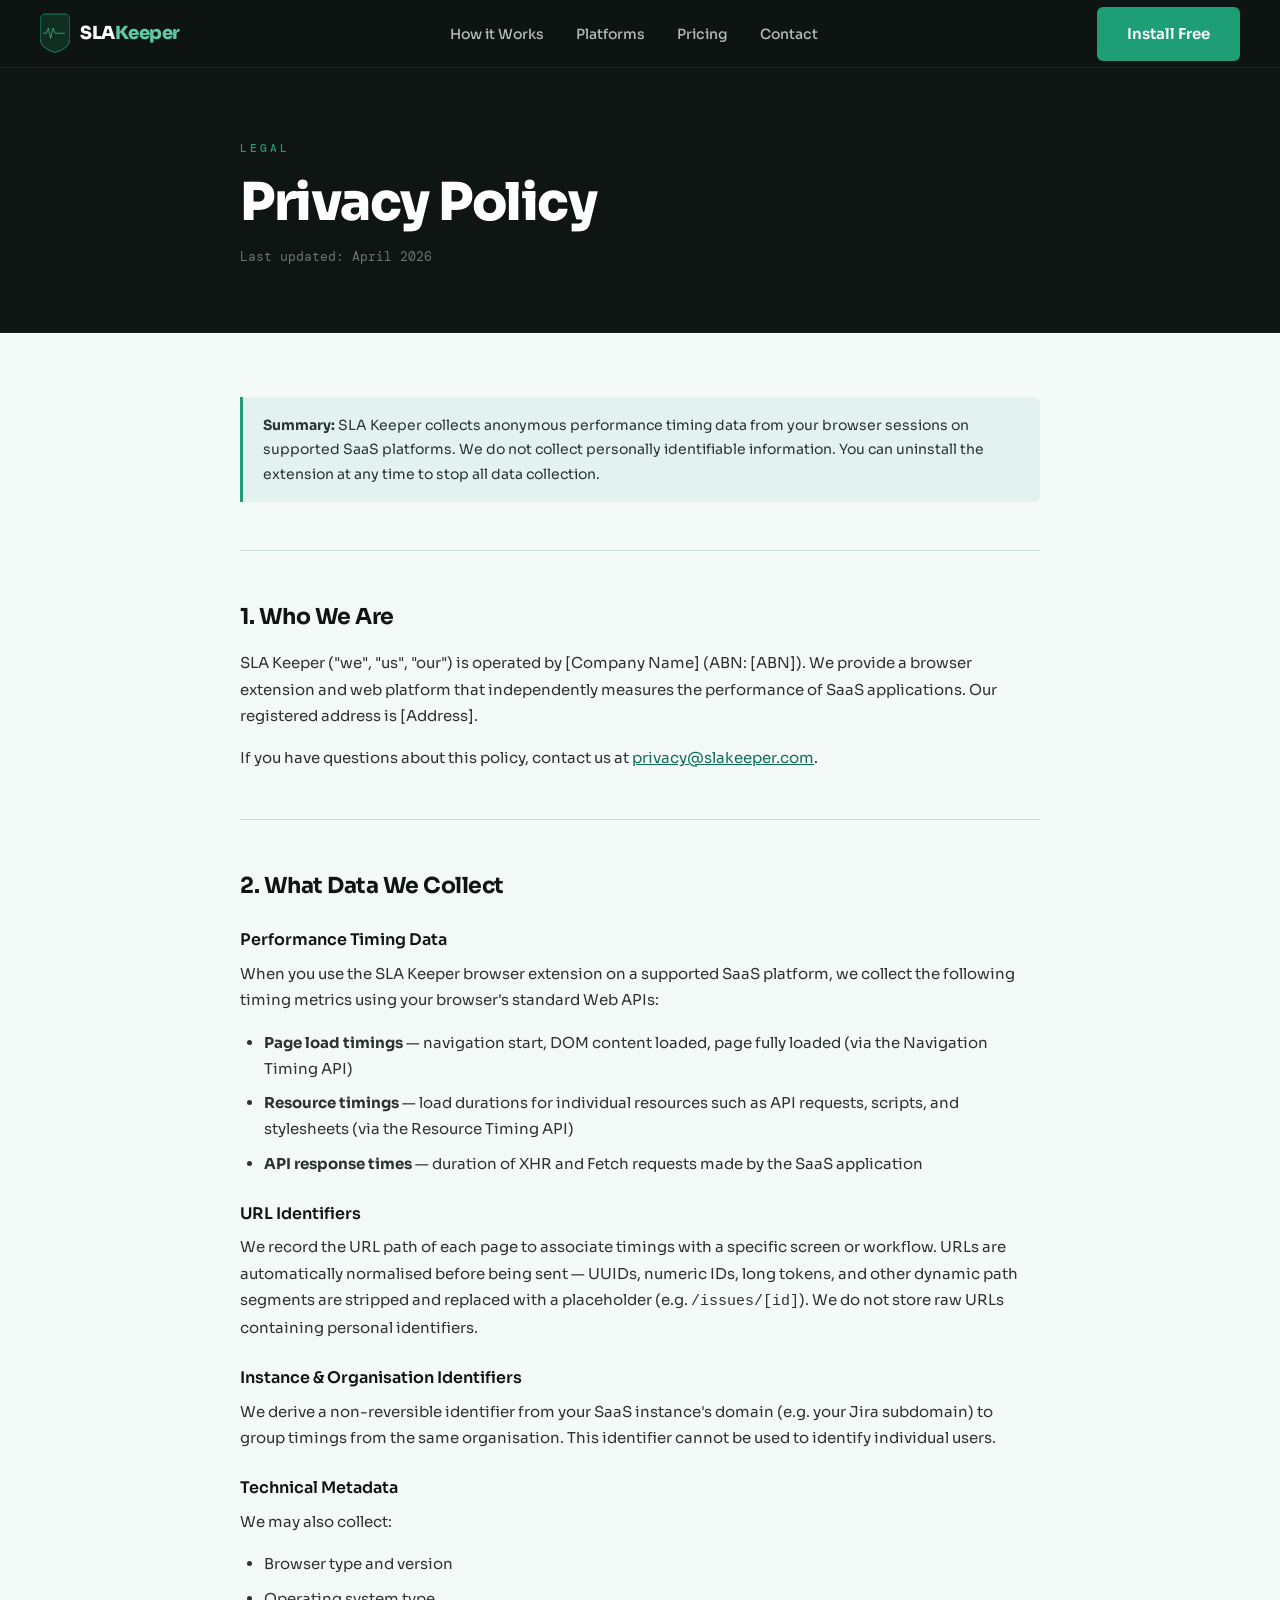
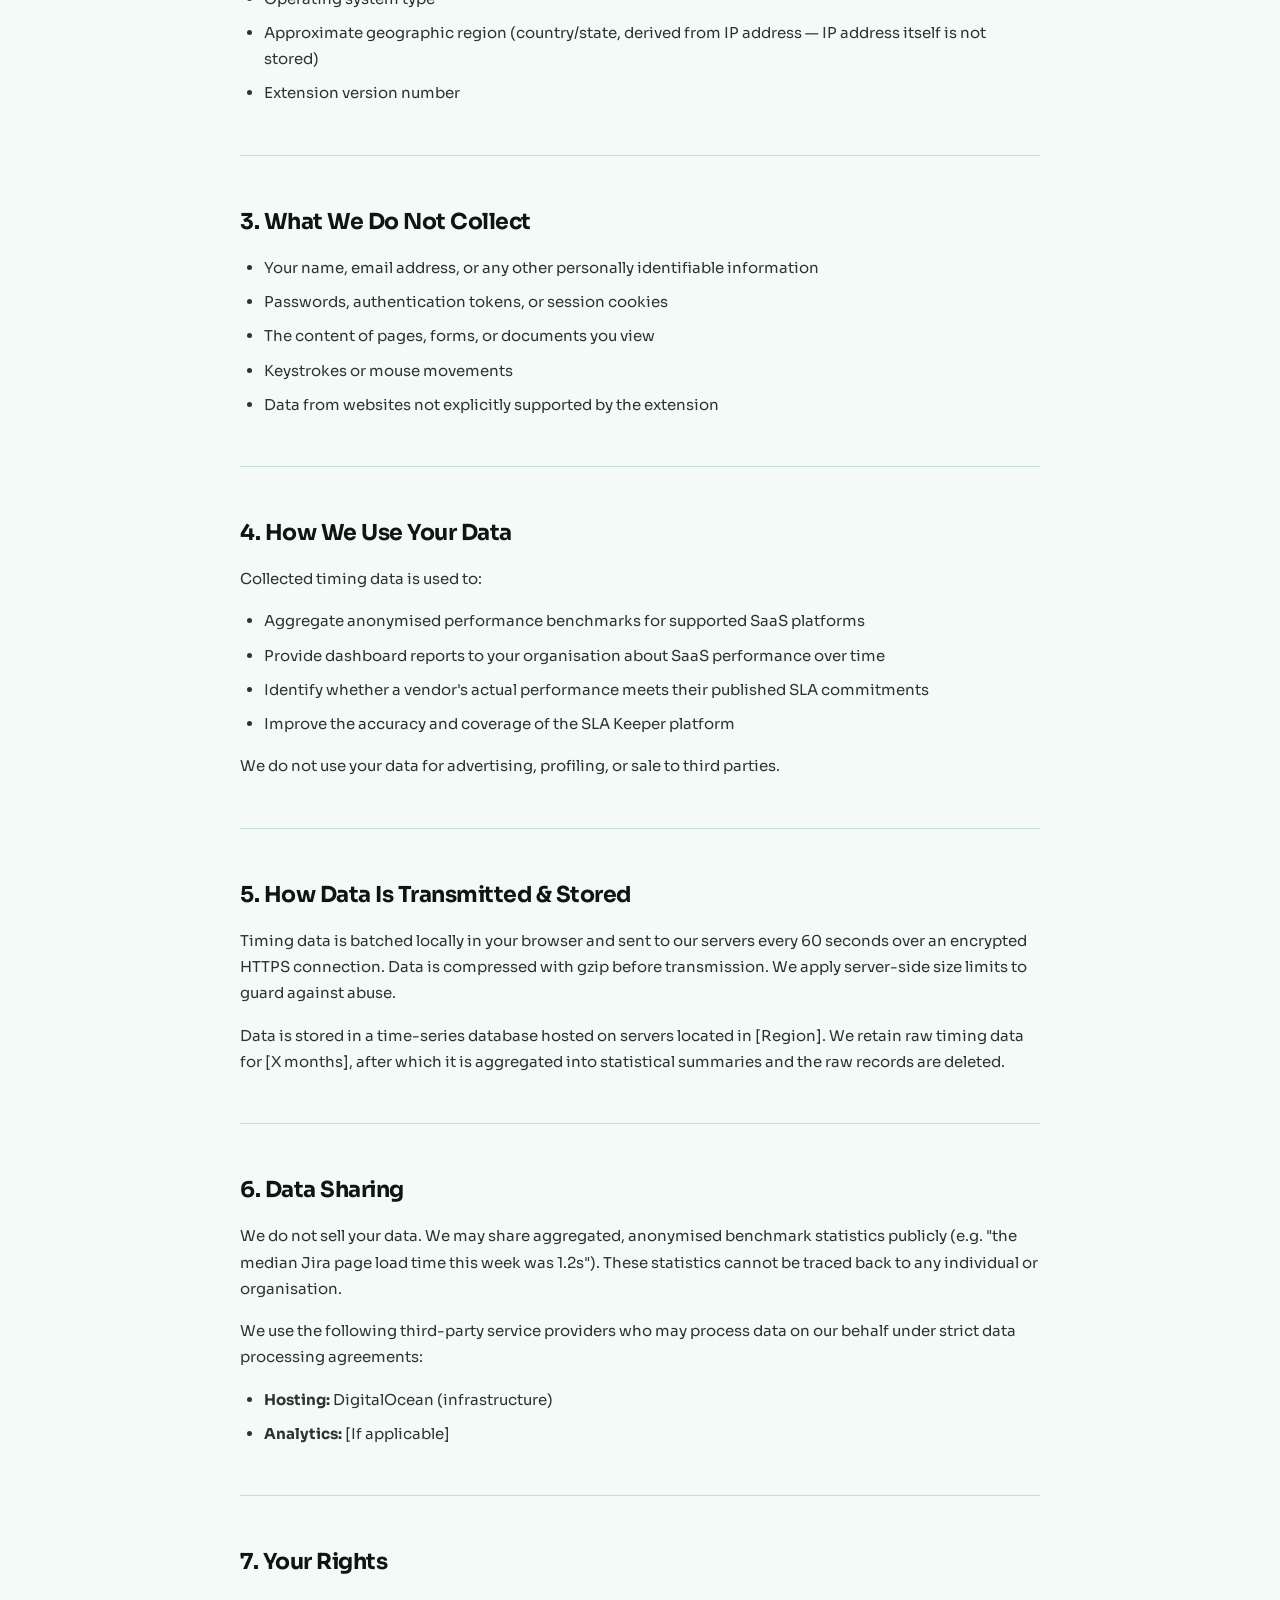
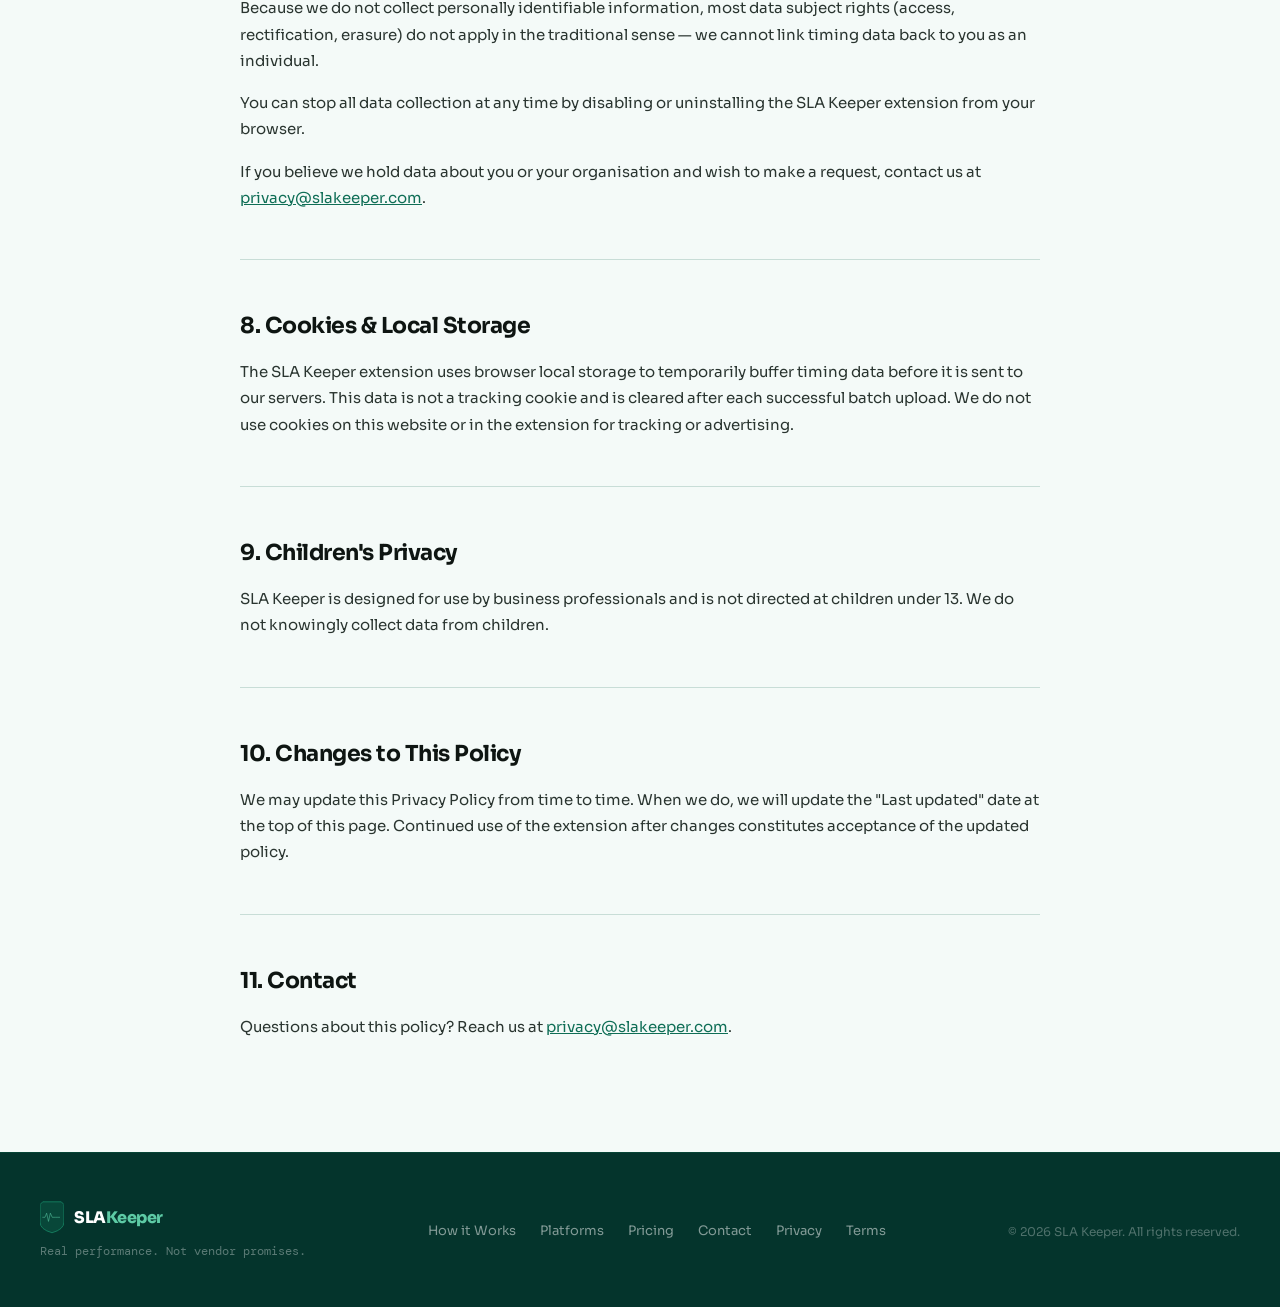
==== privacy/index.html @ 21a24f1c "Migrate to multi-page site with Privacy Policy and Terms of Service - Extract inline CSS and JS to a" ====
<!DOCTYPE html>
<html lang="en">
<head>
  <meta charset="UTF-8" />
  <meta name="viewport" content="width=device-width, initial-scale=1.0" />
  <title>Privacy Policy — SLA Keeper</title>
  <meta name="description" content="SLA Keeper privacy policy — how we collect, use, and protect your data." />
  <link rel="preconnect" href="https://fonts.googleapis.com" />
  <link rel="preconnect" href="https://fonts.gstatic.com" crossorigin />
  <link href="https://fonts.googleapis.com/css2?family=Sora:wght@400;500;600;700;800&family=DM+Mono:wght@400;500&display=swap" rel="stylesheet" />
  <link rel="stylesheet" href="/assets/main.css" />
  <style>
    .legal-hero {
      padding: 140px 24px 64px;
      background: var(--ink);
      border-bottom: 1px solid rgba(200, 221, 215, 0.08);
    }

    .legal-hero__inner {
      max-width: 800px;
      margin: 0 auto;
    }

    .legal-hero__label {
      font-family: var(--font-mono);
      font-size: 11px;
      font-weight: 500;
      letter-spacing: 3px;
      text-transform: uppercase;
      color: var(--teal-400);
      margin-bottom: 16px;
    }

    .legal-hero__title {
      font-family: var(--font-display);
      font-size: clamp(32px, 5vw, 52px);
      font-weight: 800;
      letter-spacing: -1.5px;
      line-height: 1.1;
      color: var(--white);
      margin-bottom: 16px;
    }

    .legal-hero__meta {
      font-family: var(--font-mono);
      font-size: 13px;
      color: rgba(255, 255, 255, 0.4);
    }

    .legal-body {
      padding: 64px 24px 96px;
      background: var(--surface);
      color: var(--ink);
    }

    .legal-body__inner {
      max-width: 800px;
      margin: 0 auto;
    }

    .legal-body h2 {
      font-family: var(--font-display);
      font-size: 22px;
      font-weight: 700;
      letter-spacing: -0.5px;
      color: var(--ink);
      margin: 48px 0 16px;
      padding-top: 48px;
      border-top: 1px solid var(--rule);
    }

    .legal-body h2:first-child {
      margin-top: 0;
      padding-top: 0;
      border-top: none;
    }

    .legal-body h3 {
      font-family: var(--font-display);
      font-size: 16px;
      font-weight: 600;
      color: var(--ink);
      margin: 24px 0 8px;
    }

    .legal-body p {
      font-size: 15px;
      line-height: 1.75;
      color: var(--ink-mid);
      margin-bottom: 16px;
    }

    .legal-body ul {
      list-style: disc;
      padding-left: 24px;
      margin-bottom: 16px;
    }

    .legal-body ul li {
      font-size: 15px;
      line-height: 1.75;
      color: var(--ink-mid);
      margin-bottom: 8px;
    }

    .legal-body a {
      color: var(--teal-600);
      text-decoration: underline;
    }

    .legal-body a:hover {
      color: var(--teal-400);
    }

    .legal-highlight {
      background: rgba(29, 158, 117, 0.08);
      border-left: 3px solid var(--teal-400);
      padding: 16px 20px;
      border-radius: 0 var(--radius-sm) var(--radius-sm) 0;
      margin-bottom: 24px;
    }

    .legal-highlight p {
      margin-bottom: 0;
      font-size: 14px;
    }
  </style>
</head>
<body>

  <!-- NAVIGATION -->
  <nav class="nav" aria-label="Main navigation">
    <div class="nav__inner">
      <a href="/" class="nav__logo" aria-label="SLA Keeper home">
        <svg class="nav__logo-icon" viewBox="0 0 116 160" fill="none" xmlns="http://www.w3.org/2000/svg" aria-hidden="true">
          <path d="M13 4 L103 4 L116 17 L116 102 Q116 138 58 154 Q0 138 0 102 L0 17 Z"
                fill="#1D9E75" fill-opacity="0.18" stroke="#1D9E75" stroke-width="3" stroke-linejoin="round"/>
          <polyline points="13,79 24,79 32,59 41,99 50,59 59,79 74,79 83,79 95,79"
                    fill="none" stroke="#5DCAA5" stroke-width="2.5" stroke-linecap="round" stroke-linejoin="round"/>
        </svg>
        <span class="nav__wordmark">SLA<span>Keeper</span></span>
      </a>

      <ul class="nav__links" role="list">
        <li><a href="/#how-it-works" class="nav__link">How it Works</a></li>
        <li><a href="/#platforms" class="nav__link">Platforms</a></li>
        <li><a href="/#pricing" class="nav__link">Pricing</a></li>
        <li><a href="/#contact" class="nav__link">Contact</a></li>
      </ul>

      <a href="/#pricing" class="btn btn--primary nav__cta">Install Free</a>

      <button class="nav__hamburger" aria-label="Open menu" aria-expanded="false">
        <span></span>
        <span></span>
        <span></span>
      </button>
    </div>
  </nav>

  <!-- HERO -->
  <div class="legal-hero">
    <div class="legal-hero__inner">
      <p class="legal-hero__label">Legal</p>
      <h1 class="legal-hero__title">Privacy Policy</h1>
      <p class="legal-hero__meta">Last updated: April 2026</p>
    </div>
  </div>

  <!-- BODY -->
  <div class="legal-body">
    <div class="legal-body__inner">

      <div class="legal-highlight">
        <p><strong>Summary:</strong> SLA Keeper collects anonymous performance timing data from your browser sessions on supported SaaS platforms. We do not collect personally identifiable information. You can uninstall the extension at any time to stop all data collection.</p>
      </div>

      <h2>1. Who We Are</h2>
      <p>SLA Keeper ("we", "us", "our") is operated by [Company Name] (ABN: [ABN]). We provide a browser extension and web platform that independently measures the performance of SaaS applications. Our registered address is [Address].</p>
      <p>If you have questions about this policy, contact us at <a href="mailto:privacy@slakeeper.com">privacy@slakeeper.com</a>.</p>

      <h2>2. What Data We Collect</h2>
      <h3>Performance Timing Data</h3>
      <p>When you use the SLA Keeper browser extension on a supported SaaS platform, we collect the following timing metrics using your browser's standard Web APIs:</p>
      <ul>
        <li><strong>Page load timings</strong> — navigation start, DOM content loaded, page fully loaded (via the Navigation Timing API)</li>
        <li><strong>Resource timings</strong> — load durations for individual resources such as API requests, scripts, and stylesheets (via the Resource Timing API)</li>
        <li><strong>API response times</strong> — duration of XHR and Fetch requests made by the SaaS application</li>
      </ul>

      <h3>URL Identifiers</h3>
      <p>We record the URL path of each page to associate timings with a specific screen or workflow. URLs are automatically normalised before being sent — UUIDs, numeric IDs, long tokens, and other dynamic path segments are stripped and replaced with a placeholder (e.g. <code>/issues/[id]</code>). We do not store raw URLs containing personal identifiers.</p>

      <h3>Instance &amp; Organisation Identifiers</h3>
      <p>We derive a non-reversible identifier from your SaaS instance's domain (e.g. your Jira subdomain) to group timings from the same organisation. This identifier cannot be used to identify individual users.</p>

      <h3>Technical Metadata</h3>
      <p>We may also collect:</p>
      <ul>
        <li>Browser type and version</li>
        <li>Operating system type</li>
        <li>Approximate geographic region (country/state, derived from IP address — IP address itself is not stored)</li>
        <li>Extension version number</li>
      </ul>

      <h2>3. What We Do Not Collect</h2>
      <ul>
        <li>Your name, email address, or any other personally identifiable information</li>
        <li>Passwords, authentication tokens, or session cookies</li>
        <li>The content of pages, forms, or documents you view</li>
        <li>Keystrokes or mouse movements</li>
        <li>Data from websites not explicitly supported by the extension</li>
      </ul>

      <h2>4. How We Use Your Data</h2>
      <p>Collected timing data is used to:</p>
      <ul>
        <li>Aggregate anonymised performance benchmarks for supported SaaS platforms</li>
        <li>Provide dashboard reports to your organisation about SaaS performance over time</li>
        <li>Identify whether a vendor's actual performance meets their published SLA commitments</li>
        <li>Improve the accuracy and coverage of the SLA Keeper platform</li>
      </ul>
      <p>We do not use your data for advertising, profiling, or sale to third parties.</p>

      <h2>5. How Data Is Transmitted &amp; Stored</h2>
      <p>Timing data is batched locally in your browser and sent to our servers every 60 seconds over an encrypted HTTPS connection. Data is compressed with gzip before transmission. We apply server-side size limits to guard against abuse.</p>
      <p>Data is stored in a time-series database hosted on servers located in [Region]. We retain raw timing data for [X months], after which it is aggregated into statistical summaries and the raw records are deleted.</p>

      <h2>6. Data Sharing</h2>
      <p>We do not sell your data. We may share aggregated, anonymised benchmark statistics publicly (e.g. "the median Jira page load time this week was 1.2s"). These statistics cannot be traced back to any individual or organisation.</p>
      <p>We use the following third-party service providers who may process data on our behalf under strict data processing agreements:</p>
      <ul>
        <li><strong>Hosting:</strong> DigitalOcean (infrastructure)</li>
        <li><strong>Analytics:</strong> [If applicable]</li>
      </ul>

      <h2>7. Your Rights</h2>
      <p>Because we do not collect personally identifiable information, most data subject rights (access, rectification, erasure) do not apply in the traditional sense — we cannot link timing data back to you as an individual.</p>
      <p>You can stop all data collection at any time by disabling or uninstalling the SLA Keeper extension from your browser.</p>
      <p>If you believe we hold data about you or your organisation and wish to make a request, contact us at <a href="mailto:privacy@slakeeper.com">privacy@slakeeper.com</a>.</p>

      <h2>8. Cookies &amp; Local Storage</h2>
      <p>The SLA Keeper extension uses browser local storage to temporarily buffer timing data before it is sent to our servers. This data is not a tracking cookie and is cleared after each successful batch upload. We do not use cookies on this website or in the extension for tracking or advertising.</p>

      <h2>9. Children's Privacy</h2>
      <p>SLA Keeper is designed for use by business professionals and is not directed at children under 13. We do not knowingly collect data from children.</p>

      <h2>10. Changes to This Policy</h2>
      <p>We may update this Privacy Policy from time to time. When we do, we will update the "Last updated" date at the top of this page. Continued use of the extension after changes constitutes acceptance of the updated policy.</p>

      <h2>11. Contact</h2>
      <p>Questions about this policy? Reach us at <a href="mailto:privacy@slakeeper.com">privacy@slakeeper.com</a>.</p>

    </div>
  </div>

  <!-- FOOTER -->
  <footer class="footer" aria-label="Site footer">
    <div class="footer__inner">
      <div class="footer__brand">
        <div class="footer__logo">
          <svg class="footer__logo-icon" viewBox="0 0 116 160" fill="none" xmlns="http://www.w3.org/2000/svg" aria-hidden="true">
            <path d="M13 4 L103 4 L116 17 L116 102 Q116 138 58 154 Q0 138 0 102 L0 17 Z"
                  fill="#1D9E75" fill-opacity="0.18" stroke="#1D9E75" stroke-width="3" stroke-linejoin="round"/>
            <polyline points="13,79 24,79 32,59 41,99 50,59 59,79 74,79 83,79 95,79"
                      fill="none" stroke="#5DCAA5" stroke-width="2.5" stroke-linecap="round" stroke-linejoin="round"/>
          </svg>
          <span class="footer__wordmark">SLA<span>Keeper</span></span>
        </div>
        <span class="footer__tagline">Real performance. Not vendor promises.</span>
      </div>

      <nav class="footer__links" aria-label="Footer navigation">
        <a href="/#how-it-works" class="footer__link">How it Works</a>
        <a href="/#platforms" class="footer__link">Platforms</a>
        <a href="/#pricing" class="footer__link">Pricing</a>
        <a href="/#contact" class="footer__link">Contact</a>
        <a href="/privacy/" class="footer__link">Privacy</a>
        <a href="/terms/" class="footer__link">Terms</a>
      </nav>

      <span class="footer__copy">&copy; 2026 SLA Keeper. All rights reserved.</span>
    </div>
  </footer>

  <script>
    'use strict';
    // Sticky nav opacity on scroll
    const nav = document.querySelector('.nav');
    window.addEventListener('scroll', () => {
      nav.style.background = window.scrollY > 20
        ? 'rgba(14, 21, 18, 0.97)'
        : 'rgba(14, 21, 18, 0.88)';
    }, { passive: true });

    // Mobile menu
    const hamburger = document.querySelector('.nav__hamburger');
    let menuOpen = false;
    hamburger.addEventListener('click', () => {
      menuOpen = !menuOpen;
      hamburger.setAttribute('aria-expanded', menuOpen);
      if (menuOpen) {
        const overlay = document.createElement('div');
        overlay.id = 'mobile-menu';
        overlay.style.cssText = 'position:fixed;top:68px;left:0;right:0;bottom:0;background:rgba(14,21,18,0.98);z-index:999;display:flex;flex-direction:column;align-items:center;justify-content:center;gap:32px;backdrop-filter:blur(12px);';
        [
          { href: '/#how-it-works', text: 'How it Works' },
          { href: '/#platforms', text: 'Platforms' },
          { href: '/#pricing', text: 'Pricing' },
          { href: '/#contact', text: 'Contact' },
        ].forEach(l => {
          const a = document.createElement('a');
          a.href = l.href; a.textContent = l.text;
          a.style.cssText = 'font-size:24px;font-weight:600;color:rgba(255,255,255,0.85);font-family:Sora,sans-serif;text-decoration:none;';
          overlay.appendChild(a);
        });
        document.body.appendChild(overlay);
        document.body.style.overflow = 'hidden';
        const spans = hamburger.querySelectorAll('span');
        spans[0].style.transform = 'translateY(7px) rotate(45deg)';
        spans[1].style.opacity = '0';
        spans[2].style.transform = 'translateY(-7px) rotate(-45deg)';
      } else {
        const overlay = document.getElementById('mobile-menu');
        if (overlay) overlay.remove();
        document.body.style.overflow = '';
        menuOpen = false;
        hamburger.setAttribute('aria-expanded', false);
        hamburger.querySelectorAll('span').forEach(s => { s.style.transform = ''; s.style.opacity = ''; });
      }
    });
  </script>
</body>
</html>
---- assets/main.css ----
/* ─── CSS Custom Properties ─────────────────────────────────────────────── */
    :root {
      --teal-900: #04342C;
      --teal-800: #085041;
      --teal-600: #0F6E56;
      --teal-400: #1D9E75;
      --teal-200: #5DCAA5;
      --teal-100: #9FE1CB;
      --teal-50:  #E1F5EE;
      --ink:      #0E1512;
      --ink-mid:  #2A3530;
      --ink-mute: #4D6158;
      --rule:     #C8DDD7;
      --surface:  #F4FAF8;
      --white:    #FFFFFF;

      --font-display: 'Sora', sans-serif;
      --font-mono: 'DM Mono', monospace;

      --section-pad: 96px;
      --section-pad-sm: 64px;
      --container-max: 1200px;
      --radius-sm: 6px;
      --radius-md: 12px;
      --radius-lg: 20px;

      --transition-base: 0.22s ease;
      --transition-slow: 0.4s ease;
    }

    /* ─── Reset & Base ──────────────────────────────────────────────────────── */
    *, *::before, *::after {
      box-sizing: border-box;
      margin: 0;
      padding: 0;
    }

    html {
      scroll-behavior: smooth;
      font-size: 16px;
      -webkit-font-smoothing: antialiased;
      -moz-osx-font-smoothing: grayscale;
    }

    body {
      font-family: var(--font-display);
      background: var(--ink);
      color: var(--white);
      line-height: 1.6;
      overflow-x: hidden;
    }

    img, svg { display: block; }

    a {
      color: inherit;
      text-decoration: none;
    }

    ul { list-style: none; }

    /* ─── Typography ────────────────────────────────────────────────────────── */
    .section-label {
      font-family: var(--font-mono);
      font-size: 11px;
      font-weight: 500;
      letter-spacing: 3px;
      text-transform: uppercase;
      color: var(--teal-400);
      margin-bottom: 16px;
    }

    .section-heading {
      font-family: var(--font-display);
      font-weight: 800;
      letter-spacing: -1.5px;
      line-height: 1.1;
    }

    .section-heading--xl {
      font-size: clamp(36px, 5vw, 56px);
    }

    .section-heading--lg {
      font-size: clamp(30px, 4vw, 44px);
    }

    /* ─── Layout Utilities ──────────────────────────────────────────────────── */
    .container {
      max-width: var(--container-max);
      margin: 0 auto;
      padding: 0 24px;
    }

    .section {
      padding: var(--section-pad) 0;
    }

    .section--dark {
      background: var(--ink);
      color: var(--white);
    }

    .section--light {
      background: var(--surface);
      color: var(--ink);
    }

    /* ─── Buttons ───────────────────────────────────────────────────────────── */
    .btn {
      display: inline-flex;
      align-items: center;
      gap: 8px;
      font-family: var(--font-display);
      font-size: 15px;
      font-weight: 600;
      padding: 13px 28px;
      border-radius: var(--radius-sm);
      border: 2px solid transparent;
      cursor: pointer;
      transition: background var(--transition-base), color var(--transition-base), border-color var(--transition-base), transform var(--transition-base), box-shadow var(--transition-base);
      white-space: nowrap;
      text-decoration: none;
    }

    .btn:hover { transform: translateY(-1px); }
    .btn:active { transform: translateY(0); }

    .btn--primary {
      background: var(--teal-400);
      color: var(--white);
      border-color: var(--teal-400);
    }

    .btn--primary:hover {
      background: var(--teal-200);
      border-color: var(--teal-200);
      box-shadow: 0 4px 20px rgba(29, 158, 117, 0.4);
    }

    .btn--ghost-light {
      background: transparent;
      color: var(--white);
      border-color: rgba(255, 255, 255, 0.3);
    }

    .btn--ghost-light:hover {
      border-color: var(--teal-200);
      color: var(--teal-200);
    }

    .btn--ghost-dark {
      background: transparent;
      color: var(--ink);
      border-color: var(--rule);
    }

    .btn--ghost-dark:hover {
      border-color: var(--teal-400);
      color: var(--teal-400);
    }

    .btn--outline-teal {
      background: transparent;
      color: var(--teal-400);
      border-color: var(--teal-400);
    }

    .btn--outline-teal:hover {
      background: var(--teal-400);
      color: var(--white);
    }

    .btn--lg {
      font-size: 17px;
      padding: 16px 36px;
    }

    /* ─── Scroll Animation ──────────────────────────────────────────────────── */
    .animate-fade-up {
      opacity: 0;
      transform: translateY(28px);
      transition: opacity 0.55s ease, transform 0.55s ease;
    }

    .animate-fade-up.is-visible {
      opacity: 1;
      transform: translateY(0);
    }

    .animate-fade-up--delay-1 { transition-delay: 0.1s; }
    .animate-fade-up--delay-2 { transition-delay: 0.2s; }
    .animate-fade-up--delay-3 { transition-delay: 0.3s; }
    .animate-fade-up--delay-4 { transition-delay: 0.4s; }
    .animate-fade-up--delay-5 { transition-delay: 0.5s; }

    /* ═══════════════════════════════════════════════════════════════════════════
       NAVIGATION
    ═══════════════════════════════════════════════════════════════════════════ */
    .nav {
      position: fixed;
      top: 0;
      left: 0;
      right: 0;
      z-index: 1000;
      padding: 0 24px;
      height: 68px;
      display: flex;
      align-items: center;
      background: rgba(14, 21, 18, 0.88);
      backdrop-filter: blur(12px);
      -webkit-backdrop-filter: blur(12px);
      border-bottom: 1px solid rgba(200, 221, 215, 0.08);
      transition: background var(--transition-slow);
    }

    .nav__inner {
      max-width: var(--container-max);
      margin: 0 auto;
      width: 100%;
      display: flex;
      align-items: center;
      justify-content: space-between;
      gap: 32px;
    }

    .nav__logo {
      display: flex;
      align-items: center;
      gap: 10px;
      text-decoration: none;
    }

    .nav__logo-icon {
      width: 30px;
      height: 41px;
      flex-shrink: 0;
    }

    .nav__wordmark {
      font-family: var(--font-display);
      font-weight: 800;
      font-size: 18px;
      letter-spacing: -0.5px;
      color: var(--white);
    }

    .nav__wordmark span {
      color: var(--teal-200);
    }

    .nav__links {
      display: flex;
      align-items: center;
      gap: 32px;
    }

    .nav__link {
      font-size: 14px;
      font-weight: 500;
      color: rgba(255, 255, 255, 0.7);
      transition: color var(--transition-base);
    }

    .nav__link:hover {
      color: var(--white);
    }

    .nav__cta {
      margin-left: 8px;
    }

    .nav__hamburger {
      display: none;
      flex-direction: column;
      gap: 5px;
      background: none;
      border: none;
      cursor: pointer;
      padding: 4px;
    }

    .nav__hamburger span {
      display: block;
      width: 22px;
      height: 2px;
      background: var(--white);
      border-radius: 2px;
      transition: transform var(--transition-base), opacity var(--transition-base);
    }

    /* ═══════════════════════════════════════════════════════════════════════════
       HERO
    ═══════════════════════════════════════════════════════════════════════════ */
    .hero {
      min-height: 100vh;
      background: var(--ink);
      display: flex;
      flex-direction: column;
      justify-content: center;
      padding: 120px 24px 80px;
      position: relative;
      overflow: hidden;
    }

    /* ECG background decoration */
    .hero__ecg-bg {
      position: absolute;
      bottom: 0;
      left: 0;
      right: 0;
      height: 180px;
      overflow: hidden;
      opacity: 0.07;
      pointer-events: none;
    }

    .hero__ecg-line {
      position: absolute;
      bottom: 40px;
      left: -100%;
      width: 300%;
      height: 2px;
    }

    .ecg-path {
      stroke: var(--teal-200);
      stroke-width: 2.5;
      fill: none;
      stroke-linecap: round;
      stroke-linejoin: round;
      stroke-dasharray: 1200;
      stroke-dashoffset: 1200;
      animation: ecg-draw 3s ease-in-out infinite;
    }

    @keyframes ecg-draw {
      0%   { stroke-dashoffset: 1200; opacity: 1; }
      70%  { stroke-dashoffset: 0;    opacity: 1; }
      85%  { stroke-dashoffset: 0;    opacity: 0.6; }
      100% { stroke-dashoffset: -1200; opacity: 0; }
    }

    /* Grid overlay */
    .hero::before {
      content: '';
      position: absolute;
      inset: 0;
      background-image:
        linear-gradient(rgba(29, 158, 117, 0.04) 1px, transparent 1px),
        linear-gradient(90deg, rgba(29, 158, 117, 0.04) 1px, transparent 1px);
      background-size: 48px 48px;
      pointer-events: none;
    }

    /* Radial glow */
    .hero::after {
      content: '';
      position: absolute;
      top: -20%;
      right: -10%;
      width: 700px;
      height: 700px;
      background: radial-gradient(circle, rgba(29, 158, 117, 0.12) 0%, transparent 70%);
      pointer-events: none;
    }

    .hero__inner {
      max-width: var(--container-max);
      margin: 0 auto;
      width: 100%;
      display: grid;
      grid-template-columns: 1fr 1fr;
      gap: 64px;
      align-items: center;
      position: relative;
      z-index: 1;
    }

    .hero__content {
      max-width: 580px;
    }

    .hero__eyebrow {
      font-family: var(--font-mono);
      font-size: 11px;
      font-weight: 500;
      letter-spacing: 3px;
      text-transform: uppercase;
      color: var(--teal-400);
      margin-bottom: 20px;
      display: flex;
      align-items: center;
      gap: 10px;
    }

    .hero__eyebrow::before {
      content: '';
      display: block;
      width: 28px;
      height: 2px;
      background: var(--teal-400);
      border-radius: 2px;
    }

    .hero__headline {
      font-family: var(--font-display);
      font-size: clamp(38px, 5.5vw, 64px);
      font-weight: 800;
      letter-spacing: -2px;
      line-height: 1.05;
      color: var(--white);
      margin-bottom: 24px;
    }

    .hero__headline em {
      font-style: normal;
      color: var(--teal-200);
    }

    .hero__sub {
      font-size: 18px;
      font-weight: 400;
      line-height: 1.65;
      color: rgba(255, 255, 255, 0.65);
      margin-bottom: 40px;
      max-width: 480px;
    }

    .hero__ctas {
      display: flex;
      align-items: center;
      gap: 16px;
      flex-wrap: wrap;
    }

    /* ─── Hero Widget ───────────────────────────────────────────────────────── */
    .hero__widget {
      background: rgba(255, 255, 255, 0.03);
      border: 1px solid rgba(200, 221, 215, 0.12);
      border-radius: var(--radius-lg);
      padding: 28px;
      backdrop-filter: blur(8px);
      position: relative;
      overflow: hidden;
    }

    .hero__widget::before {
      content: '';
      position: absolute;
      top: 0;
      left: 0;
      right: 0;
      height: 2px;
      background: linear-gradient(90deg, transparent, var(--teal-400), transparent);
    }

    .widget__header {
      display: flex;
      align-items: center;
      justify-content: space-between;
      margin-bottom: 20px;
    }

    .widget__title {
      font-family: var(--font-mono);
      font-size: 11px;
      font-weight: 500;
      letter-spacing: 2px;
      text-transform: uppercase;
      color: var(--teal-200);
    }

    .widget__live-dot {
      display: flex;
      align-items: center;
      gap: 6px;
      font-family: var(--font-mono);
      font-size: 10px;
      color: rgba(255, 255, 255, 0.45);
    }

    .live-dot {
      width: 7px;
      height: 7px;
      border-radius: 50%;
      background: var(--teal-400);
      animation: pulse-dot 2s ease-in-out infinite;
    }

    @keyframes pulse-dot {
      0%, 100% { opacity: 1; transform: scale(1); }
      50%       { opacity: 0.5; transform: scale(0.7); }
    }

    .widget__rows {
      display: flex;
      flex-direction: column;
      gap: 20px;
    }

    .widget__row {
      display: flex;
      flex-direction: column;
      gap: 8px;
    }

    .widget__row-header {
      display: flex;
      align-items: center;
      justify-content: space-between;
    }

    .widget__platform {
      font-size: 13px;
      font-weight: 600;
      color: var(--white);
    }

    .widget__times {
      display: flex;
      align-items: center;
      gap: 10px;
      font-family: var(--font-mono);
      font-size: 12px;
    }

    .widget__your-time {
      color: var(--white);
      font-weight: 500;
    }

    .widget__your-time--warn {
      color: #F5A623;
    }

    .widget__your-time--ok {
      color: var(--teal-200);
    }

    .widget__divider {
      color: rgba(255, 255, 255, 0.2);
    }

    .widget__median {
      color: rgba(255, 255, 255, 0.4);
    }

    .widget__bar-track {
      height: 6px;
      background: rgba(255, 255, 255, 0.06);
      border-radius: 3px;
      position: relative;
      overflow: hidden;
    }

    .widget__bar-median {
      position: absolute;
      top: 0;
      left: 0;
      height: 100%;
      background: rgba(29, 158, 117, 0.35);
      border-radius: 3px;
      transition: width 0.8s cubic-bezier(0.4, 0, 0.2, 1);
    }

    .widget__bar-yours {
      position: absolute;
      top: 0;
      left: 0;
      height: 100%;
      border-radius: 3px;
      transition: width 0.8s cubic-bezier(0.4, 0, 0.2, 1);
    }

    .widget__bar-yours--warn {
      background: linear-gradient(90deg, var(--teal-400), #F5A623);
    }

    .widget__bar-yours--ok {
      background: linear-gradient(90deg, var(--teal-400), var(--teal-200));
    }

    .widget__badge {
      display: inline-flex;
      align-items: center;
      gap: 4px;
      font-family: var(--font-mono);
      font-size: 10px;
      font-weight: 500;
      padding: 3px 8px;
      border-radius: 3px;
      text-transform: uppercase;
      letter-spacing: 0.5px;
    }

    .widget__badge--over {
      background: rgba(245, 166, 35, 0.15);
      color: #F5A623;
      border: 1px solid rgba(245, 166, 35, 0.25);
    }

    .widget__badge--ok {
      background: rgba(29, 158, 117, 0.15);
      color: var(--teal-200);
      border: 1px solid rgba(29, 158, 117, 0.25);
    }

    .widget__footer {
      margin-top: 22px;
      padding-top: 18px;
      border-top: 1px solid rgba(200, 221, 215, 0.08);
      display: flex;
      align-items: center;
      justify-content: space-between;
    }

    .widget__footer-stat {
      text-align: center;
    }

    .widget__footer-num {
      font-family: var(--font-mono);
      font-size: 20px;
      font-weight: 500;
      color: var(--teal-200);
    }

    .widget__footer-label {
      font-size: 11px;
      color: rgba(255, 255, 255, 0.4);
      margin-top: 2px;
    }

    /* ═══════════════════════════════════════════════════════════════════════════
       SOCIAL PROOF BAR
    ═══════════════════════════════════════════════════════════════════════════ */
    .proof-bar {
      background: var(--teal-900);
      border-top: 1px solid rgba(29, 158, 117, 0.2);
      border-bottom: 1px solid rgba(29, 158, 117, 0.2);
      padding: 20px 24px;
    }

    .proof-bar__inner {
      max-width: var(--container-max);
      margin: 0 auto;
      display: flex;
      align-items: center;
      gap: 28px;
      flex-wrap: wrap;
    }

    .proof-bar__label {
      font-size: 13px;
      color: rgba(255, 255, 255, 0.5);
      white-space: nowrap;
    }

    .proof-bar__platforms {
      display: flex;
      align-items: center;
      gap: 0;
      flex-wrap: wrap;
      font-family: var(--font-mono);
      font-size: 12px;
      font-weight: 500;
      color: var(--teal-100);
      letter-spacing: 0.3px;
    }

    .proof-bar__item {
      padding: 0 14px;
      border-right: 1px solid rgba(29, 158, 117, 0.25);
      white-space: nowrap;
    }

    .proof-bar__item:first-child { padding-left: 0; }
    .proof-bar__item:last-child { border-right: none; }

    /* ═══════════════════════════════════════════════════════════════════════════
       PROBLEM SECTION
    ═══════════════════════════════════════════════════════════════════════════ */
    .problem__intro {
      max-width: 620px;
      margin-bottom: 56px;
    }

    .problem__intro .section-heading {
      color: var(--ink);
      margin-top: 12px;
      margin-bottom: 16px;
    }

    .problem__intro p {
      font-size: 17px;
      color: var(--ink-mute);
      line-height: 1.65;
    }

    .problem__cards {
      display: grid;
      grid-template-columns: repeat(3, 1fr);
      gap: 24px;
    }

    .problem-card {
      background: var(--white);
      border: 1px solid var(--rule);
      border-radius: var(--radius-md);
      padding: 32px 28px;
      transition: border-color var(--transition-base), box-shadow var(--transition-base);
    }

    .problem-card:hover {
      border-color: var(--teal-200);
      box-shadow: 0 8px 32px rgba(29, 158, 117, 0.1);
    }

    .problem-card__icon {
      width: 44px;
      height: 44px;
      background: var(--teal-50);
      border-radius: var(--radius-sm);
      display: flex;
      align-items: center;
      justify-content: center;
      margin-bottom: 20px;
    }

    .problem-card__title {
      font-size: 17px;
      font-weight: 700;
      color: var(--ink);
      letter-spacing: -0.3px;
      margin-bottom: 10px;
    }

    .problem-card__body {
      font-size: 14px;
      color: var(--ink-mute);
      line-height: 1.7;
    }

    /* ═══════════════════════════════════════════════════════════════════════════
       HOW IT WORKS
    ═══════════════════════════════════════════════════════════════════════════ */
    .hiw__intro {
      text-align: center;
      max-width: 560px;
      margin: 0 auto 72px;
    }

    .hiw__intro .section-heading {
      color: var(--white);
      margin-top: 12px;
    }

    .hiw__steps {
      display: grid;
      grid-template-columns: repeat(3, 1fr);
      gap: 2px;
      position: relative;
    }

    .hiw__connector {
      position: absolute;
      top: 48px;
      left: calc(33.33% - 0px);
      right: calc(33.33% - 0px);
      height: 1px;
      background: linear-gradient(90deg, transparent, var(--teal-800), var(--teal-600), var(--teal-800), transparent);
      pointer-events: none;
    }

    .hiw-step {
      padding: 40px 36px;
      position: relative;
      background: rgba(255, 255, 255, 0.02);
      border: 1px solid rgba(200, 221, 215, 0.07);
      border-radius: var(--radius-md);
      transition: background var(--transition-base), border-color var(--transition-base);
    }

    .hiw-step:hover {
      background: rgba(29, 158, 117, 0.04);
      border-color: rgba(29, 158, 117, 0.2);
    }

    .hiw-step__number {
      font-family: var(--font-mono);
      font-size: 64px;
      font-weight: 500;
      color: rgba(29, 158, 117, 0.12);
      line-height: 1;
      margin-bottom: 20px;
      user-select: none;
    }

    .hiw-step__icon {
      width: 48px;
      height: 48px;
      background: rgba(29, 158, 117, 0.12);
      border: 1px solid rgba(29, 158, 117, 0.2);
      border-radius: var(--radius-sm);
      display: flex;
      align-items: center;
      justify-content: center;
      margin-bottom: 20px;
    }

    .hiw-step__title {
      font-size: 20px;
      font-weight: 700;
      color: var(--white);
      letter-spacing: -0.4px;
      margin-bottom: 12px;
    }

    .hiw-step__body {
      font-size: 14px;
      color: rgba(255, 255, 255, 0.55);
      line-height: 1.75;
    }

    /* ═══════════════════════════════════════════════════════════════════════════
       FEATURES GRID
    ═══════════════════════════════════════════════════════════════════════════ */
    .features__intro {
      max-width: 560px;
      margin-bottom: 56px;
    }

    .features__intro .section-heading {
      color: var(--ink);
      margin-top: 12px;
    }

    .features__grid {
      display: grid;
      grid-template-columns: repeat(3, 1fr);
      gap: 20px;
    }

    .feature-card {
      background: var(--white);
      border: 1px solid var(--rule);
      border-radius: var(--radius-md);
      padding: 28px 24px;
      transition: border-color var(--transition-base), box-shadow var(--transition-base), transform var(--transition-base);
    }

    .feature-card:hover {
      border-color: var(--teal-400);
      box-shadow: 0 6px 24px rgba(29, 158, 117, 0.08);
      transform: translateY(-2px);
    }

    .feature-card__icon {
      width: 40px;
      height: 40px;
      background: var(--teal-50);
      border-radius: var(--radius-sm);
      display: flex;
      align-items: center;
      justify-content: center;
      margin-bottom: 16px;
    }

    .feature-card__title {
      font-size: 15px;
      font-weight: 700;
      color: var(--ink);
      letter-spacing: -0.2px;
      margin-bottom: 8px;
    }

    .feature-card__body {
      font-size: 13px;
      color: var(--ink-mute);
      line-height: 1.65;
    }

    /* ═══════════════════════════════════════════════════════════════════════════
       PLATFORMS
    ═══════════════════════════════════════════════════════════════════════════ */
    .platforms__intro {
      text-align: center;
      max-width: 560px;
      margin: 0 auto 56px;
    }

    .platforms__intro .section-heading {
      color: var(--white);
      margin-top: 12px;
    }

    .platforms__grid {
      display: grid;
      grid-template-columns: repeat(4, 1fr);
      gap: 12px;
      margin-bottom: 32px;
    }

    .platform-tile {
      background: rgba(255, 255, 255, 0.03);
      border: 1px solid rgba(200, 221, 215, 0.1);
      border-radius: var(--radius-md);
      padding: 20px 16px;
      display: flex;
      flex-direction: column;
      align-items: center;
      gap: 10px;
      transition: background var(--transition-base), border-color var(--transition-base);
      cursor: default;
    }

    .platform-tile:hover {
      background: rgba(29, 158, 117, 0.06);
      border-color: rgba(29, 158, 117, 0.25);
    }

    .platform-tile__logo {
      width: 36px;
      height: 36px;
      object-fit: contain;
      opacity: 0.7;
      filter: brightness(0) invert(1);
      transition: opacity 0.2s ease;
      color: rgba(255,255,255,0.8);
    }

    .platform-tile__logo[fill="currentColor"] {
      filter: none;
      color: rgba(255,255,255,0.75);
    }

    .platform-tile:hover .platform-tile__logo {
      opacity: 1;
    }

    .platform-tile__dot {
      width: 36px;
      height: 36px;
      border-radius: 8px;
      background: rgba(29, 158, 117, 0.15);
      border: 1px solid rgba(29, 158, 117, 0.2);
      display: flex;
      align-items: center;
      justify-content: center;
      font-family: var(--font-mono);
      font-size: 11px;
      font-weight: 500;
      color: var(--teal-200);
      letter-spacing: 0;
    }

    .platform-tile__name {
      font-size: 13px;
      font-weight: 600;
      color: rgba(255, 255, 255, 0.85);
      text-align: center;
    }

    .platforms__note {
      text-align: center;
      font-size: 13px;
      color: rgba(255, 255, 255, 0.35);
      font-family: var(--font-mono);
    }

    /* ═══════════════════════════════════════════════════════════════════════════
       PRICING
    ═══════════════════════════════════════════════════════════════════════════ */
    .pricing__intro {
      text-align: center;
      max-width: 520px;
      margin: 0 auto 56px;
    }

    .pricing__intro .section-heading {
      color: var(--ink);
      margin-top: 12px;
    }

    .pricing__currency {
      display: flex;
      align-items: center;
      gap: 8px;
      margin-bottom: 48px;
      justify-content: center;
    }

    .pricing__currency-label {
      font-family: var(--font-mono);
      font-size: 11px;
      letter-spacing: 2px;
      text-transform: uppercase;
      color: var(--ink-mute);
    }

    .pricing__currency-select {
      font-family: var(--font-mono);
      font-size: 13px;
      font-weight: 500;
      color: var(--ink);
      background: var(--white);
      border: 1px solid var(--rule);
      border-radius: 6px;
      padding: 6px 32px 6px 12px;
      cursor: pointer;
      appearance: none;
      -webkit-appearance: none;
      background-image: url("data:image/svg+xml,%3Csvg width='10' height='6' viewBox='0 0 10 6' fill='none' xmlns='http://www.w3.org/2000/svg'%3E%3Cpath d='M1 1l4 4 4-4' stroke='%234D6158' stroke-width='1.5' stroke-linecap='round' stroke-linejoin='round'/%3E%3C/svg%3E");
      background-repeat: no-repeat;
      background-position: right 10px center;
    }

    .pricing__currency-select:focus {
      outline: none;
      border-color: var(--teal-400);
    }

    .pricing__grid {
      display: grid;
      grid-template-columns: repeat(4, 1fr);
      gap: 16px;
      align-items: start;
    }

    .pricing-card {
      background: var(--white);
      border: 1px solid var(--rule);
      border-radius: var(--radius-lg);
      padding: 36px 28px;
      transition: box-shadow var(--transition-base);
      position: relative;
    }

    .pricing-card:hover {
      box-shadow: 0 8px 40px rgba(0, 0, 0, 0.08);
    }

    .pricing-card--pro {
      border: 2px solid var(--teal-400);
      box-shadow: 0 4px 32px rgba(29, 158, 117, 0.12);
    }

    .pricing-card--pro:hover {
      box-shadow: 0 12px 48px rgba(29, 158, 117, 0.18);
    }

    .pricing-card__badge {
      position: absolute;
      top: -13px;
      left: 50%;
      transform: translateX(-50%);
      background: var(--teal-400);
      color: var(--white);
      font-family: var(--font-mono);
      font-size: 10px;
      font-weight: 500;
      letter-spacing: 1.5px;
      text-transform: uppercase;
      padding: 4px 14px;
      border-radius: 20px;
      white-space: nowrap;
    }

    .pricing-card__tier {
      font-family: var(--font-mono);
      font-size: 11px;
      font-weight: 500;
      letter-spacing: 2px;
      text-transform: uppercase;
      color: var(--teal-600);
      margin-bottom: 12px;
    }

    .pricing-card--pro .pricing-card__tier {
      color: var(--teal-400);
    }

    .pricing-card__price {
      margin-bottom: 6px;
    }

    .pricing-card__amount {
      font-family: var(--font-display);
      font-size: 40px;
      font-weight: 800;
      letter-spacing: -2px;
      color: var(--ink);
      line-height: 1;
    }

    .pricing-card__per {
      font-size: 14px;
      color: var(--ink-mute);
      margin-left: 4px;
    }

    .pricing-card__desc {
      font-size: 13px;
      color: var(--ink-mute);
      margin-bottom: 24px;
      line-height: 1.5;
    }

    .pricing-card__divider {
      height: 1px;
      background: var(--rule);
      margin-bottom: 22px;
    }

    .pricing-card__features {
      display: flex;
      flex-direction: column;
      gap: 10px;
      margin-bottom: 32px;
    }

    .pricing-feature {
      display: flex;
      align-items: flex-start;
      gap: 10px;
      font-size: 13px;
      color: var(--ink-mid);
      line-height: 1.4;
    }

    .pricing-feature__check {
      width: 16px;
      height: 16px;
      flex-shrink: 0;
      margin-top: 1px;
    }

    .pricing-card .btn {
      width: 100%;
      justify-content: center;
    }

    /* ═══════════════════════════════════════════════════════════════════════════
       CONTACT
    ═══════════════════════════════════════════════════════════════════════════ */
    .contact__intro {
      max-width: 560px;
      margin-bottom: 56px;
    }

    .contact__sub {
      font-size: 17px;
      color: var(--ink-mute);
      margin-top: 12px;
    }

    .contact__cards {
      display: grid;
      grid-template-columns: repeat(2, 1fr);
      gap: 24px;
      max-width: 760px;
    }

    .contact-card {
      background: var(--white);
      border: 1px solid var(--rule);
      border-radius: var(--radius-lg);
      padding: 36px 32px;
      transition: border-color 0.2s ease, box-shadow 0.2s ease;
    }

    .contact-card:hover {
      border-color: var(--teal-200);
      box-shadow: 0 8px 32px rgba(29, 158, 117, 0.1);
    }

    .contact-card__icon {
      width: 48px;
      height: 48px;
      border-radius: 12px;
      background: var(--teal-50);
      border: 1px solid var(--teal-100);
      display: flex;
      align-items: center;
      justify-content: center;
      margin-bottom: 20px;
    }

    .contact-card__title {
      font-size: 17px;
      font-weight: 700;
      color: var(--ink);
      margin-bottom: 8px;
    }

    .contact-card__body {
      font-size: 14px;
      color: var(--ink-mute);
      line-height: 1.6;
      margin-bottom: 20px;
    }

    .contact-card__link {
      font-family: var(--font-mono);
      font-size: 14px;
      font-weight: 500;
      color: var(--teal-400);
      text-decoration: none;
      border-bottom: 1px solid transparent;
      transition: border-color 0.15s ease, color 0.15s ease;
    }

    .contact-card__link:hover {
      color: var(--teal-600);
      border-bottom-color: var(--teal-400);
    }

    /* ═══════════════════════════════════════════════════════════════════════════
       FINAL CTA
    ═══════════════════════════════════════════════════════════════════════════ */
    .final-cta {
      padding: var(--section-pad) 24px;
      background: var(--ink);
      position: relative;
      overflow: hidden;
      text-align: center;
    }

    .final-cta::before {
      content: '';
      position: absolute;
      top: 50%;
      left: 50%;
      transform: translate(-50%, -50%);
      width: 800px;
      height: 400px;
      background: radial-gradient(ellipse, rgba(29, 158, 117, 0.1) 0%, transparent 65%);
      pointer-events: none;
    }

    .final-cta__inner {
      position: relative;
      z-index: 1;
      max-width: 620px;
      margin: 0 auto;
    }

    .final-cta__label {
      font-family: var(--font-mono);
      font-size: 11px;
      font-weight: 500;
      letter-spacing: 3px;
      text-transform: uppercase;
      color: var(--teal-400);
      margin-bottom: 20px;
    }

    .final-cta__heading {
      font-family: var(--font-display);
      font-size: clamp(28px, 4vw, 44px);
      font-weight: 800;
      letter-spacing: -1.5px;
      color: var(--white);
      line-height: 1.1;
      margin-bottom: 18px;
    }

    .final-cta__sub {
      font-size: 16px;
      color: rgba(255, 255, 255, 0.55);
      line-height: 1.65;
      margin-bottom: 40px;
    }

    .final-cta__actions {
      display: flex;
      align-items: center;
      justify-content: center;
      gap: 16px;
      flex-wrap: wrap;
    }

    /* ═══════════════════════════════════════════════════════════════════════════
       FOOTER
    ═══════════════════════════════════════════════════════════════════════════ */
    .footer {
      background: var(--teal-900);
      border-top: 1px solid rgba(29, 158, 117, 0.15);
      padding: 48px 24px;
    }

    .footer__inner {
      max-width: var(--container-max);
      margin: 0 auto;
      display: flex;
      align-items: center;
      justify-content: space-between;
      gap: 32px;
      flex-wrap: wrap;
    }

    .footer__brand {
      display: flex;
      flex-direction: column;
      gap: 8px;
    }

    .footer__logo {
      display: flex;
      align-items: center;
      gap: 10px;
    }

    .footer__logo-icon {
      width: 24px;
      height: 33px;
    }

    .footer__wordmark {
      font-family: var(--font-display);
      font-weight: 800;
      font-size: 16px;
      letter-spacing: -0.5px;
      color: var(--white);
    }

    .footer__wordmark span {
      color: var(--teal-200);
    }

    .footer__tagline {
      font-size: 12px;
      color: rgba(255, 255, 255, 0.35);
      font-family: var(--font-mono);
    }

    .footer__links {
      display: flex;
      align-items: center;
      gap: 24px;
      flex-wrap: wrap;
    }

    .footer__link {
      font-size: 13px;
      color: rgba(255, 255, 255, 0.5);
      transition: color var(--transition-base);
    }

    .footer__link:hover {
      color: var(--teal-200);
    }

    .footer__copy {
      font-size: 12px;
      color: rgba(255, 255, 255, 0.3);
    }

    /* ═══════════════════════════════════════════════════════════════════════════
       RESPONSIVE
    ═══════════════════════════════════════════════════════════════════════════ */
    @media (max-width: 1024px) {
      .hero__inner {
        grid-template-columns: 1fr;
        gap: 56px;
      }

      .hero__content {
        max-width: 100%;
      }

      .problem__cards {
        grid-template-columns: 1fr;
        max-width: 480px;
      }

      .hiw__steps {
        grid-template-columns: 1fr;
        gap: 16px;
      }

      .hiw__connector { display: none; }

      .features__grid {
        grid-template-columns: repeat(2, 1fr);
      }

      .platforms__grid {
        grid-template-columns: repeat(3, 1fr);
      }

      .pricing__grid {
        grid-template-columns: repeat(2, 1fr);
      }
    }

    @media (max-width: 768px) {
      :root {
        --section-pad: 64px;
      }

      .nav__links,
      .nav__cta {
        display: none;
      }

      .nav__hamburger {
        display: flex;
      }

      .hero {
        padding: 100px 24px 64px;
      }

      .hero__headline {
        font-size: clamp(32px, 8vw, 52px);
      }

      .hero__ctas {
        flex-direction: column;
        align-items: flex-start;
      }

      .features__grid {
        grid-template-columns: 1fr;
      }

      .platforms__grid {
        grid-template-columns: repeat(2, 1fr);
      }

      .pricing__grid {
        grid-template-columns: 1fr;
        max-width: 420px;
        margin: 0 auto;
      }

      .contact__cards {
        grid-template-columns: 1fr;
        max-width: 420px;
      }

      .proof-bar__inner {
        flex-direction: column;
        align-items: flex-start;
        gap: 12px;
      }

      .footer__inner {
        flex-direction: column;
        align-items: flex-start;
        gap: 24px;
      }

      .footer__links {
        gap: 16px;
      }
    }

    @media (max-width: 480px) {
      .platforms__grid {
        grid-template-columns: repeat(2, 1fr);
      }

      .hero__widget {
        padding: 20px 16px;
      }

      .btn--lg {
        font-size: 15px;
        padding: 14px 28px;
      }
    }
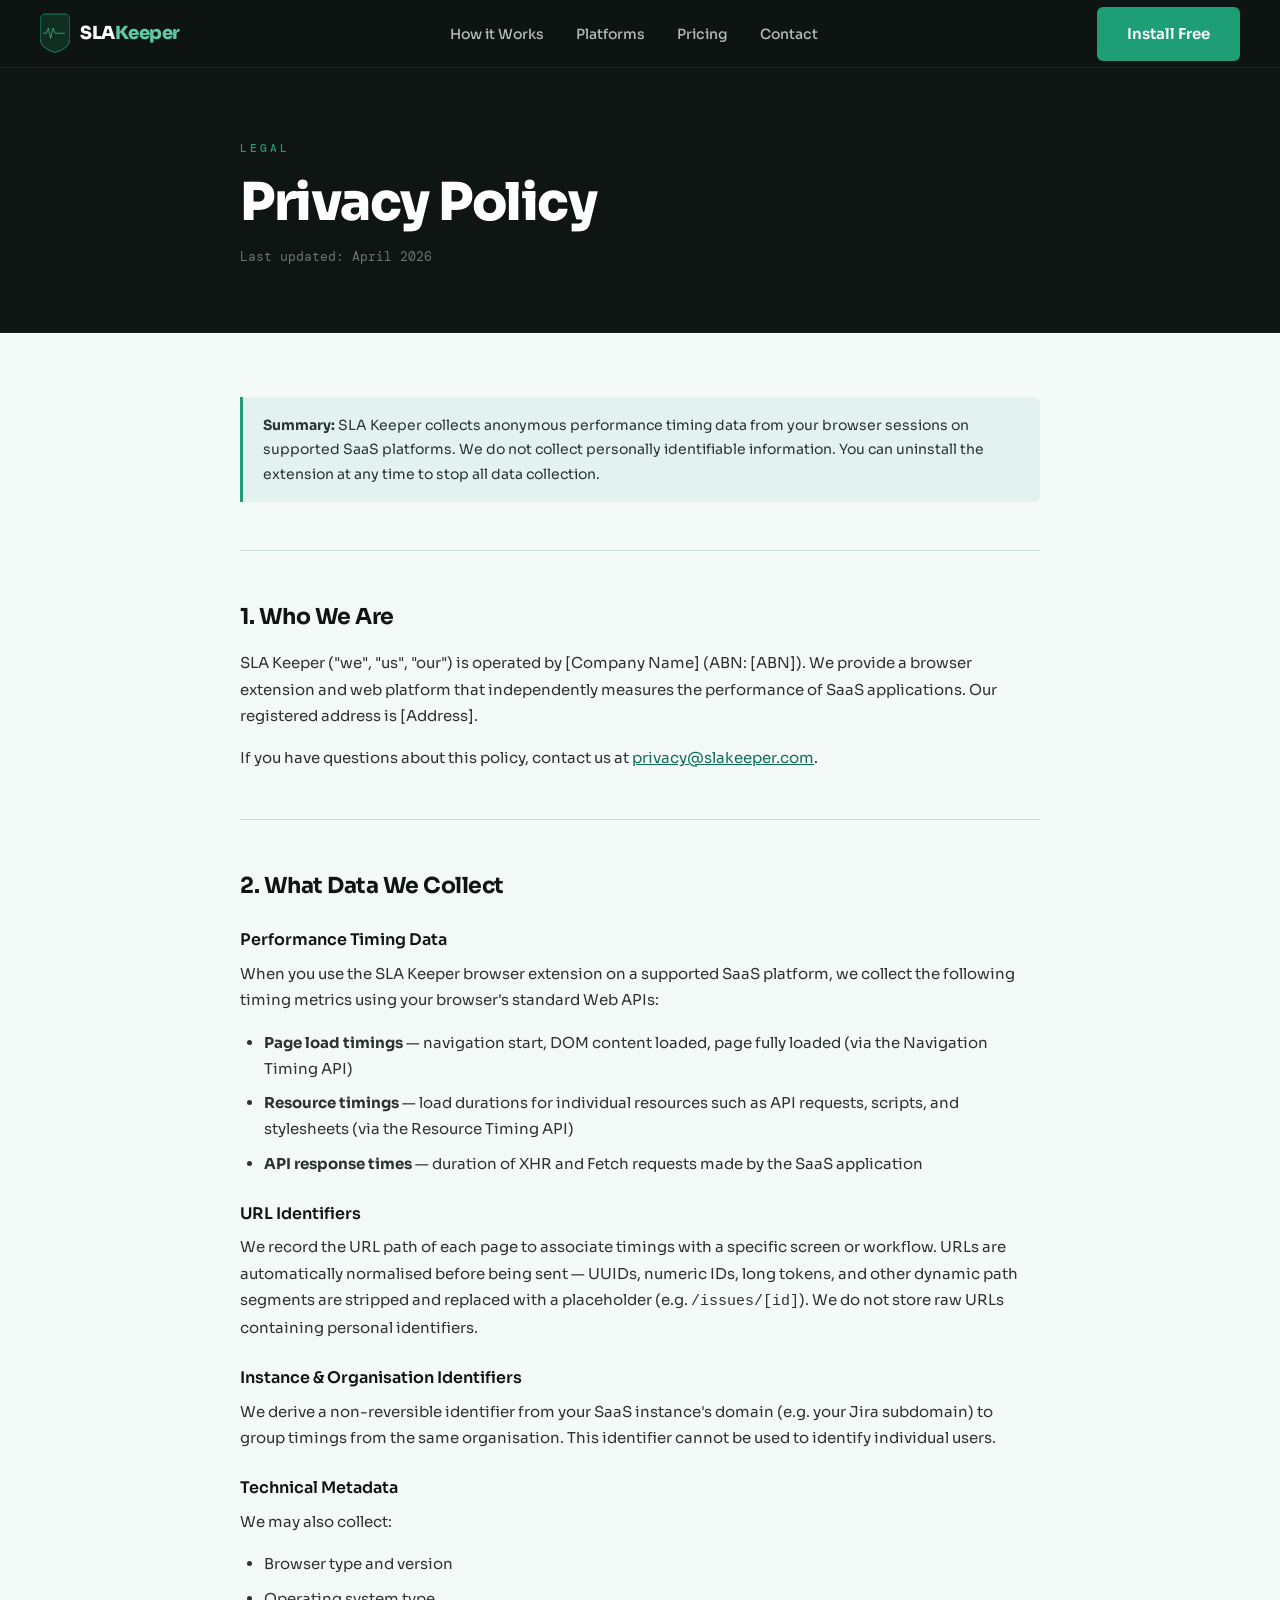
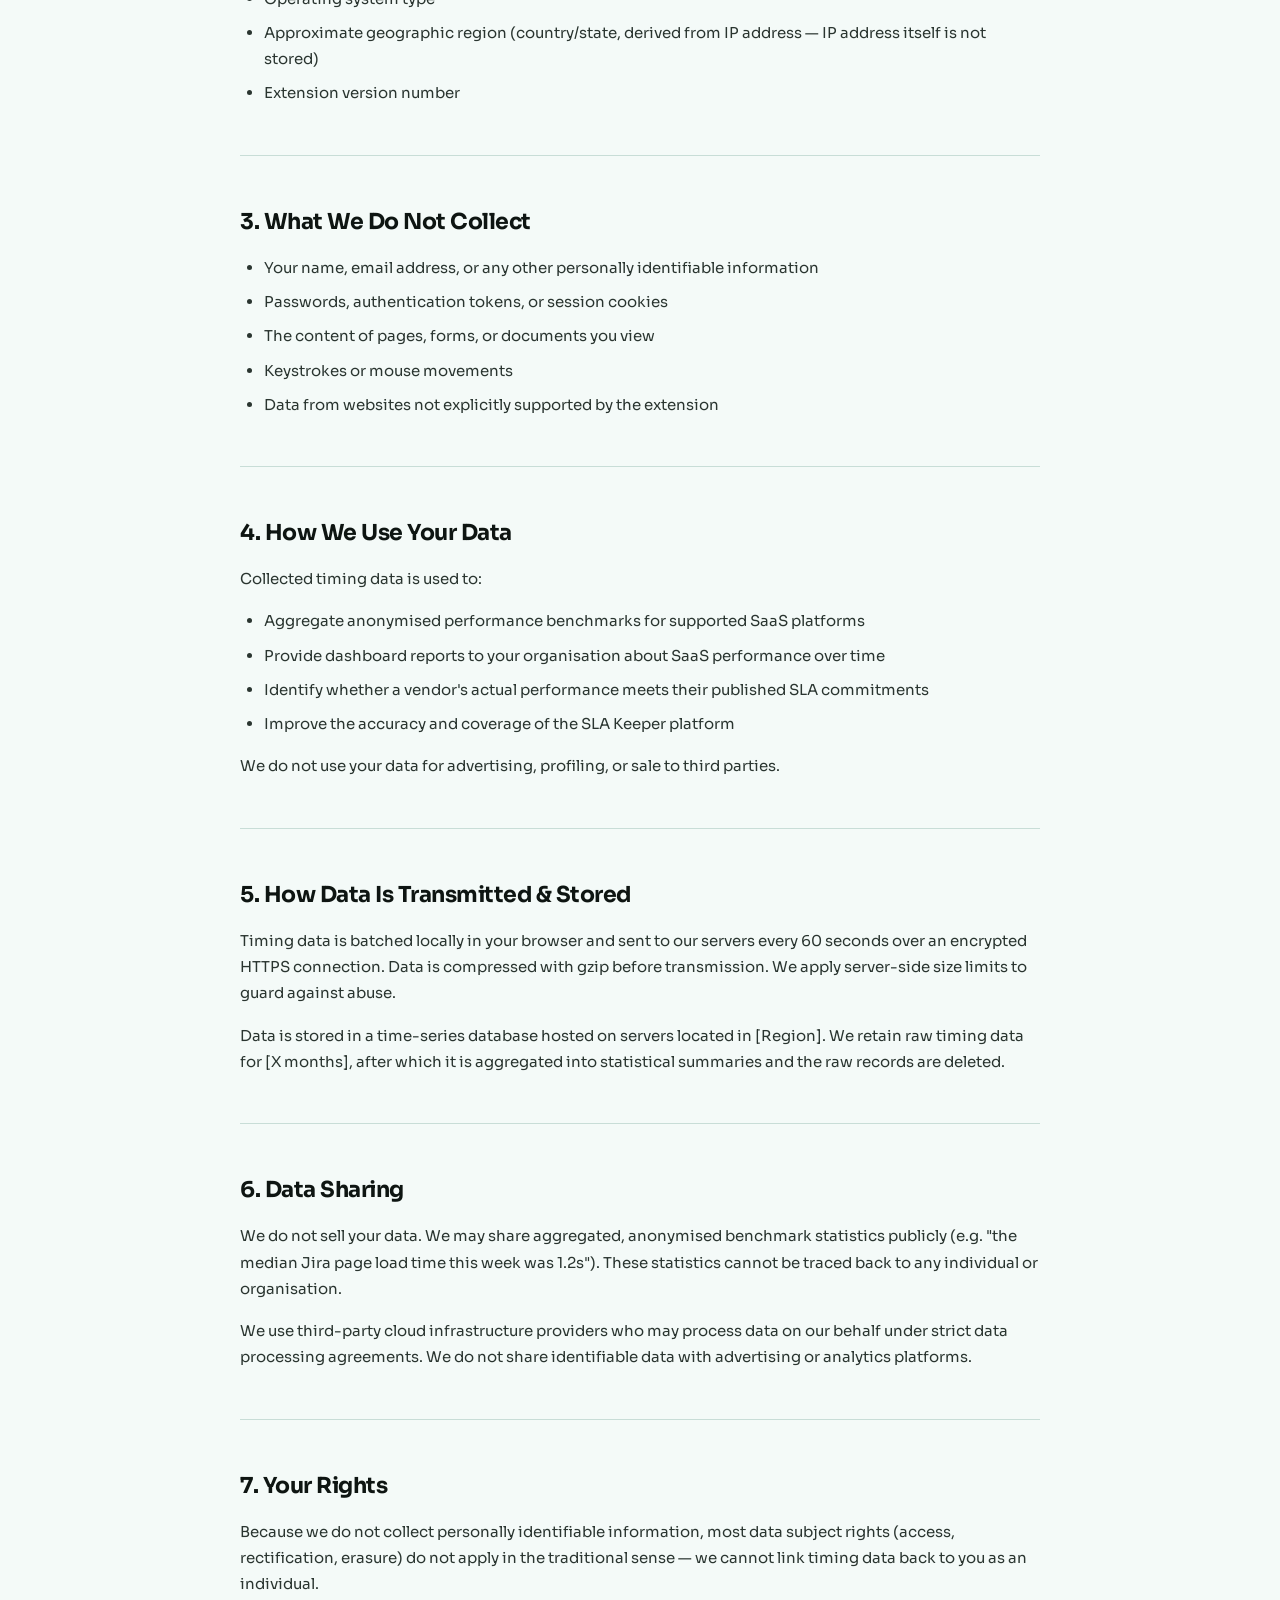
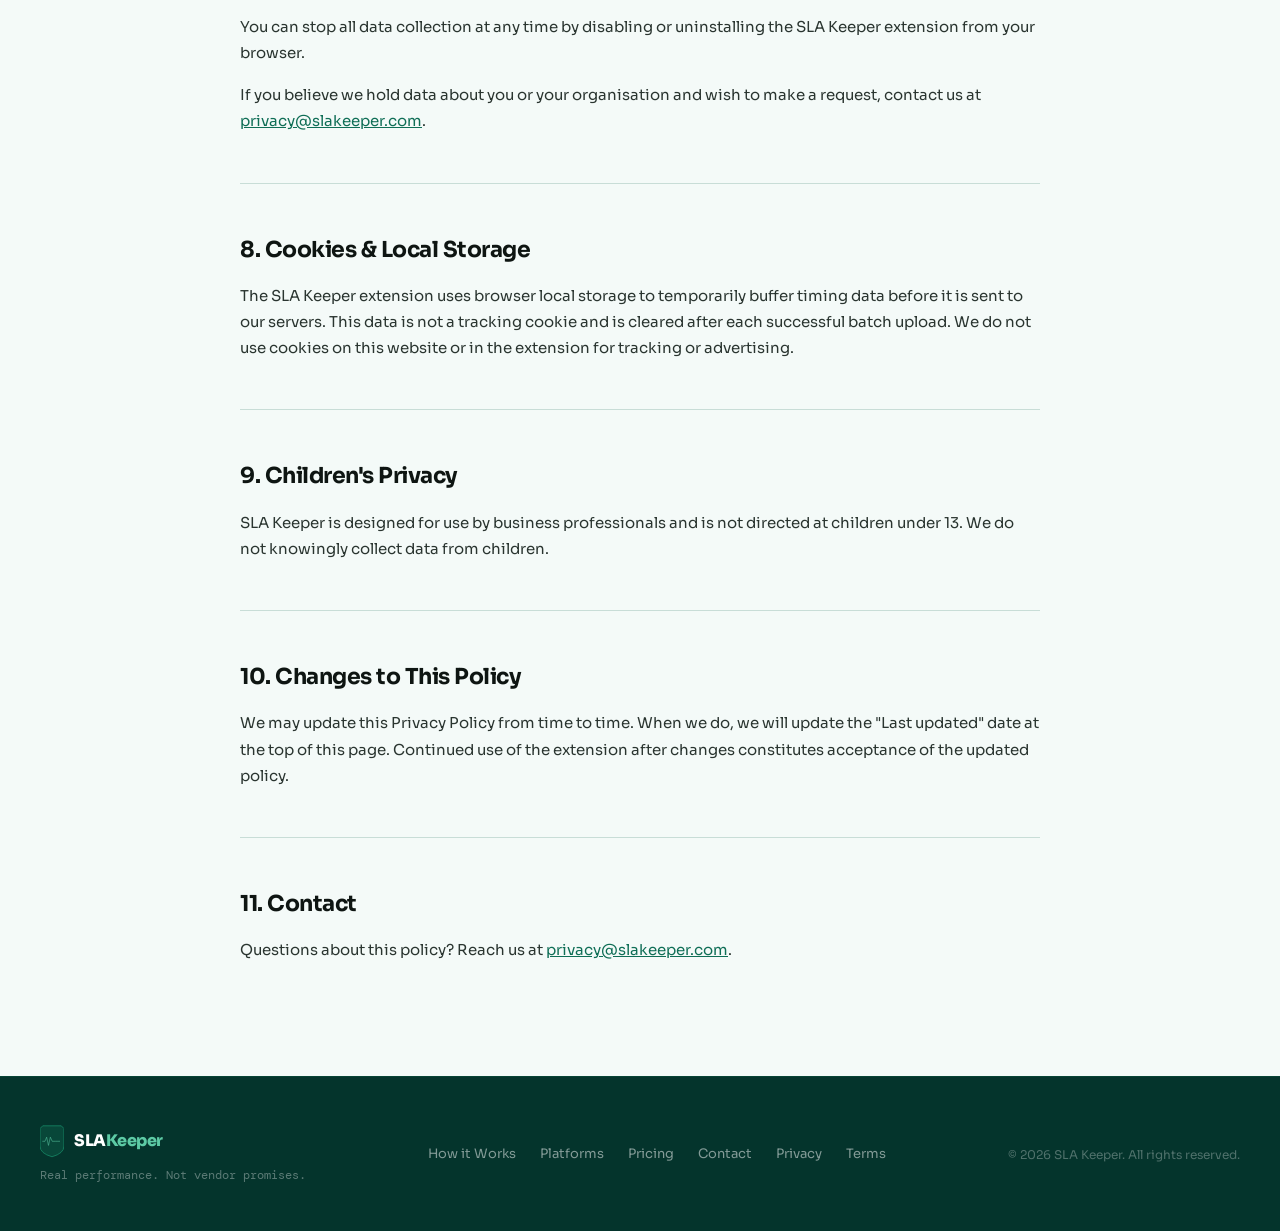
==== commit 4f32ffe1: "fix: favicon, platform logos, pricing alignment, legal updates - Add SVG favicon (shield + ECG logo)" ====
--- a/privacy/index.html
+++ b/privacy/index.html
@@ -5,6 +5,7 @@
   <meta name="viewport" content="width=device-width, initial-scale=1.0" />
   <title>Privacy Policy — SLA Keeper</title>
   <meta name="description" content="SLA Keeper privacy policy — how we collect, use, and protect your data." />
+  <link rel="icon" type="image/svg+xml" href="/favicon.svg" />
   <link rel="preconnect" href="https://fonts.googleapis.com" />
   <link rel="preconnect" href="https://fonts.gstatic.com" crossorigin />
   <link href="https://fonts.googleapis.com/css2?family=Sora:wght@400;500;600;700;800&family=DM+Mono:wght@400;500&display=swap" rel="stylesheet" />
@@ -228,11 +229,7 @@
 
       <h2>6. Data Sharing</h2>
       <p>We do not sell your data. We may share aggregated, anonymised benchmark statistics publicly (e.g. "the median Jira page load time this week was 1.2s"). These statistics cannot be traced back to any individual or organisation.</p>
-      <p>We use the following third-party service providers who may process data on our behalf under strict data processing agreements:</p>
-      <ul>
-        <li><strong>Hosting:</strong> DigitalOcean (infrastructure)</li>
-        <li><strong>Analytics:</strong> [If applicable]</li>
-      </ul>
+      <p>We use third-party cloud infrastructure providers who may process data on our behalf under strict data processing agreements. We do not share identifiable data with advertising or analytics platforms.</p>
 
       <h2>7. Your Rights</h2>
       <p>Because we do not collect personally identifiable information, most data subject rights (access, rectification, erasure) do not apply in the traditional sense — we cannot link timing data back to you as an individual.</p>
--- a/assets/main.css
+++ b/assets/main.css
@@ -1035,6 +1035,8 @@
       padding: 36px 28px;
       transition: box-shadow var(--transition-base);
       position: relative;
+      display: flex;
+      flex-direction: column;
     }
 
     .pricing-card:hover {
@@ -1134,6 +1136,10 @@
       height: 16px;
       flex-shrink: 0;
       margin-top: 1px;
+    }
+
+    .pricing-card__features {
+      flex: 1;
     }
 
     .pricing-card .btn {
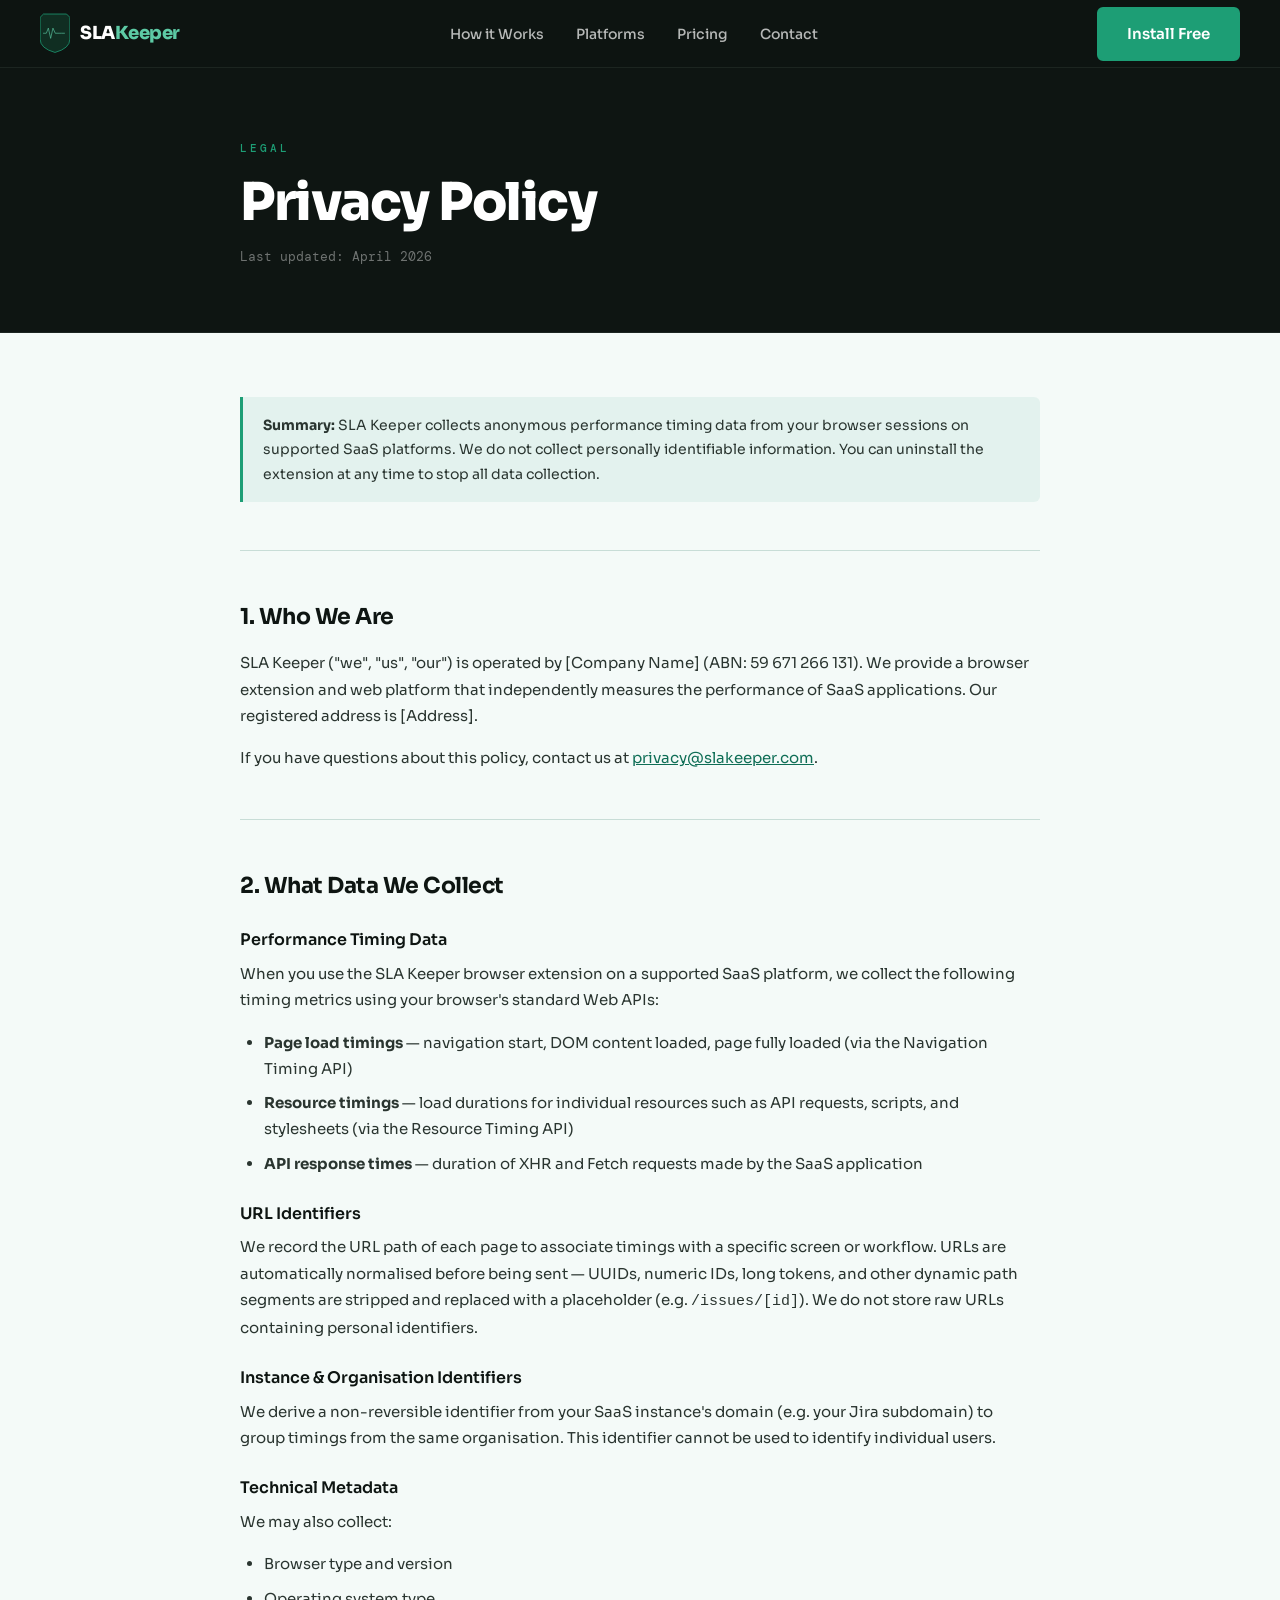
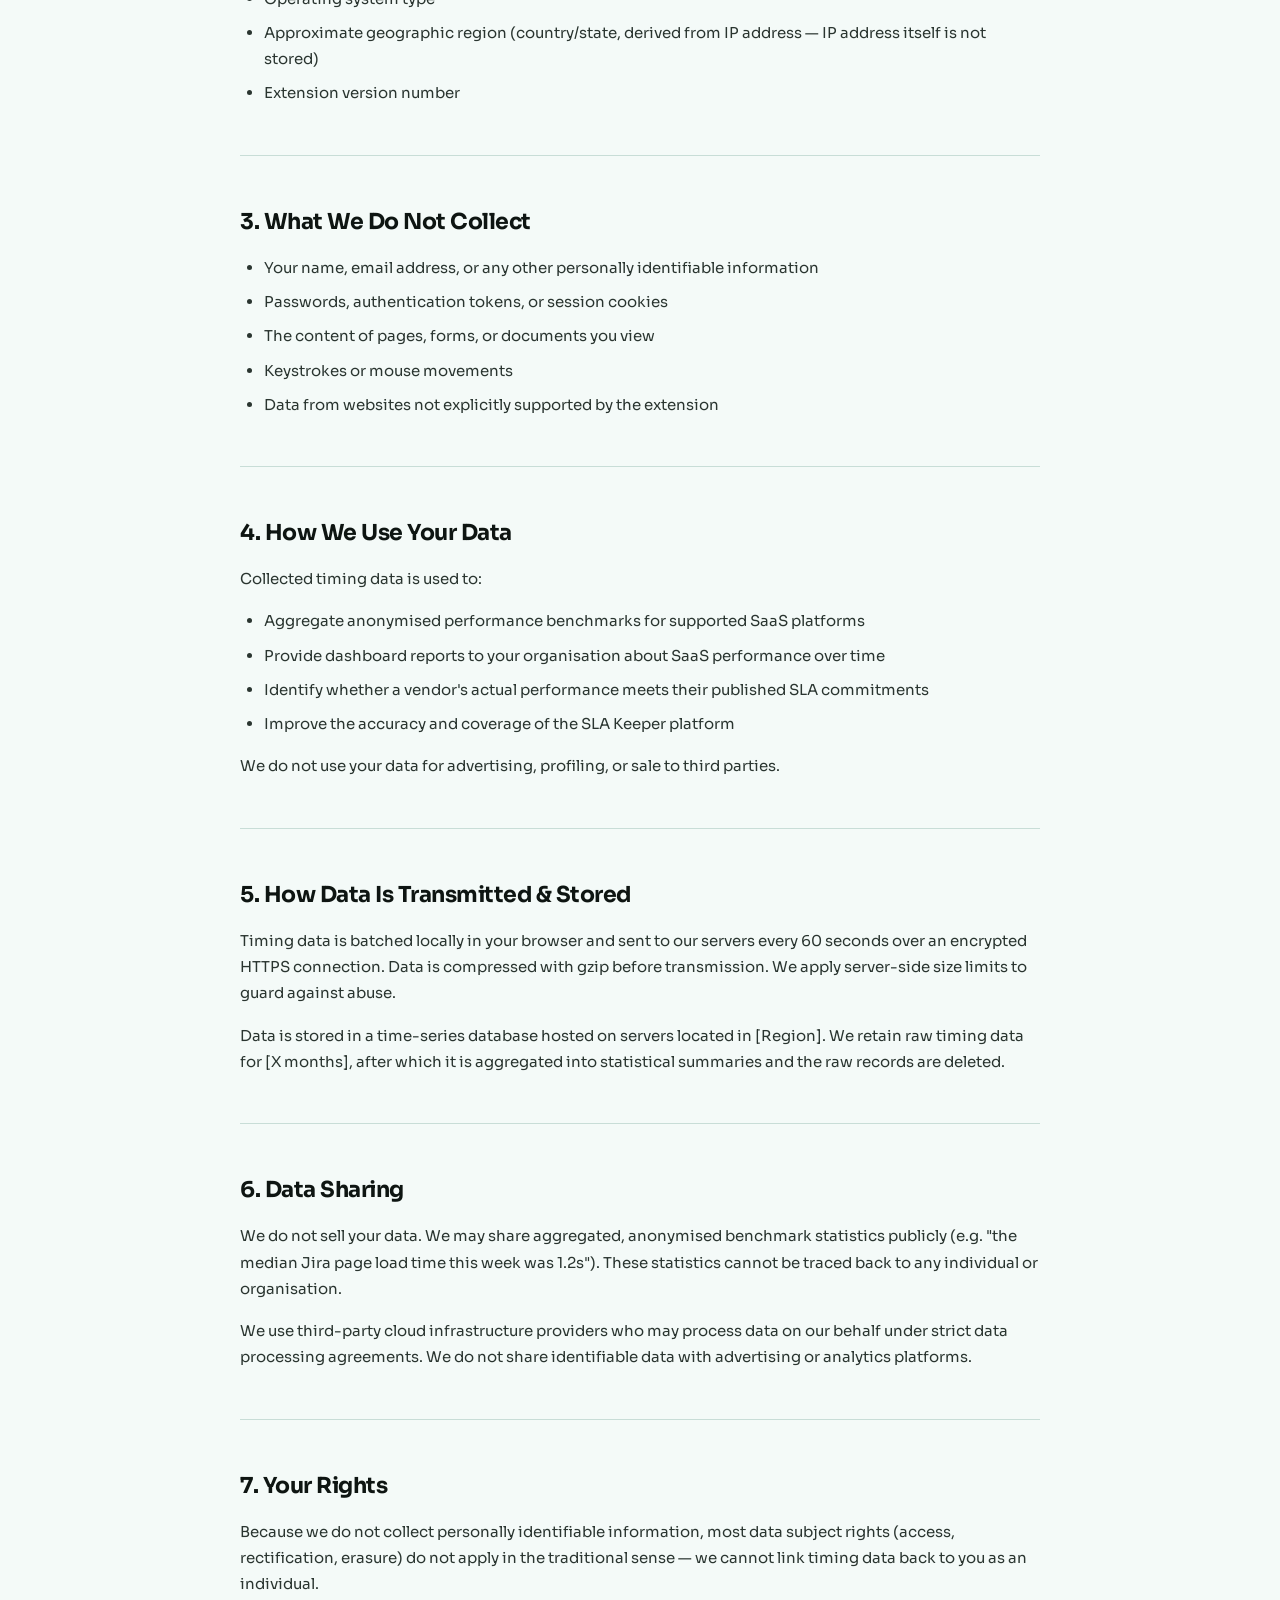
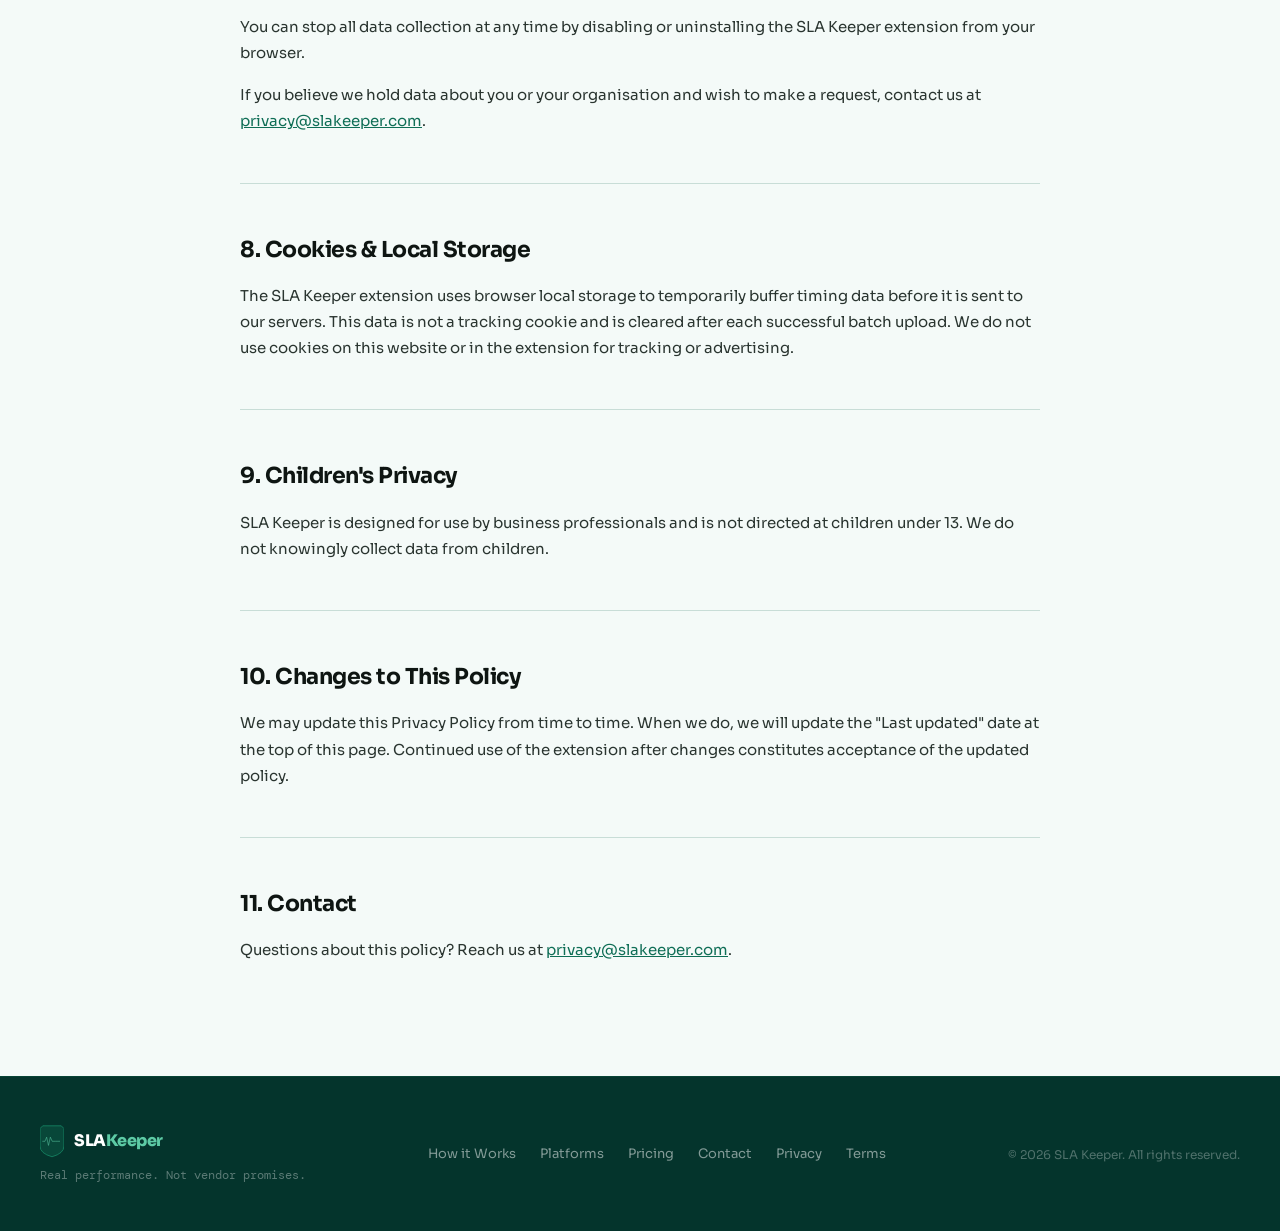
==== commit 42ef10f9: "update: add ABN 59 671 266 131 to privacy policy Co-Authored-By: Claude Sonnet 4.6 <noreply@anthropi" ====
--- a/privacy/index.html
+++ b/privacy/index.html
@@ -177,7 +177,7 @@
       </div>
 
       <h2>1. Who We Are</h2>
-      <p>SLA Keeper ("we", "us", "our") is operated by [Company Name] (ABN: [ABN]). We provide a browser extension and web platform that independently measures the performance of SaaS applications. Our registered address is [Address].</p>
+      <p>SLA Keeper ("we", "us", "our") is operated by [Company Name] (ABN: 59 671 266 131). We provide a browser extension and web platform that independently measures the performance of SaaS applications. Our registered address is [Address].</p>
       <p>If you have questions about this policy, contact us at <a href="mailto:privacy@slakeeper.com">privacy@slakeeper.com</a>.</p>
 
       <h2>2. What Data We Collect</h2>
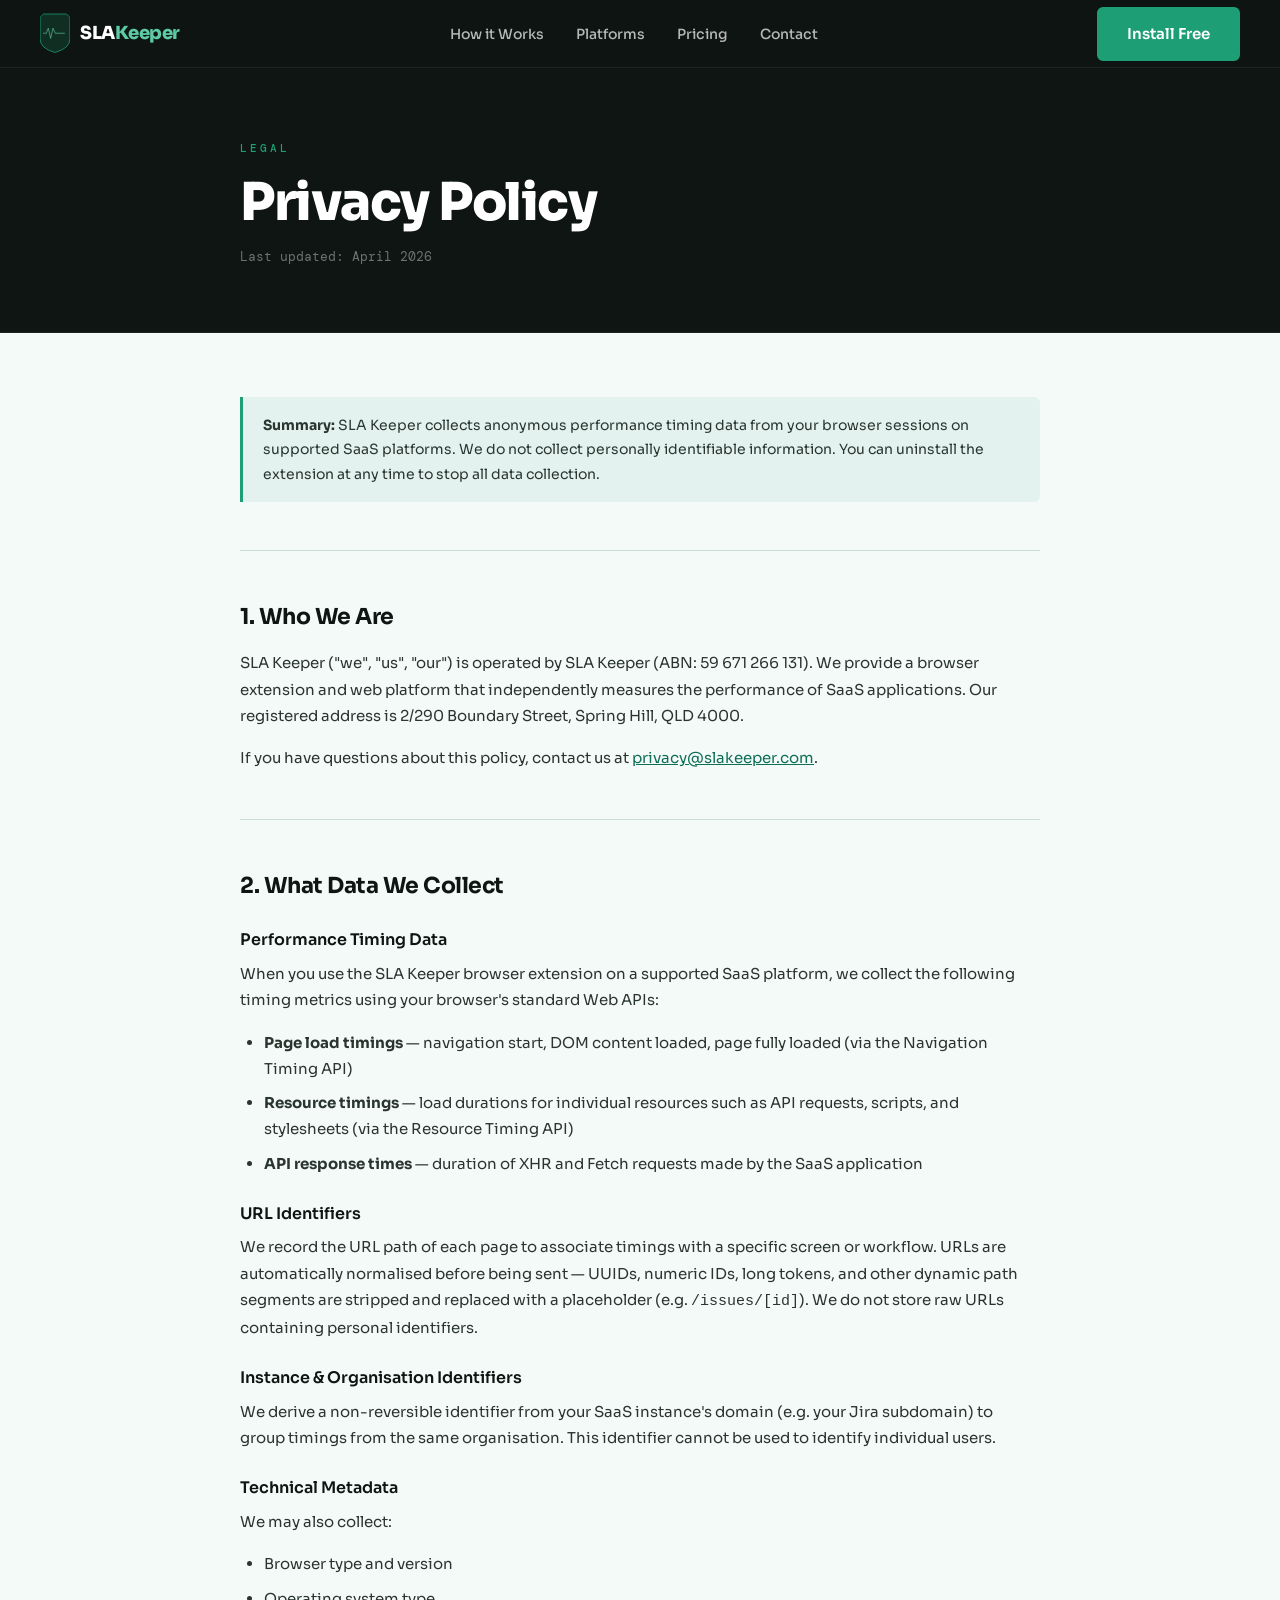
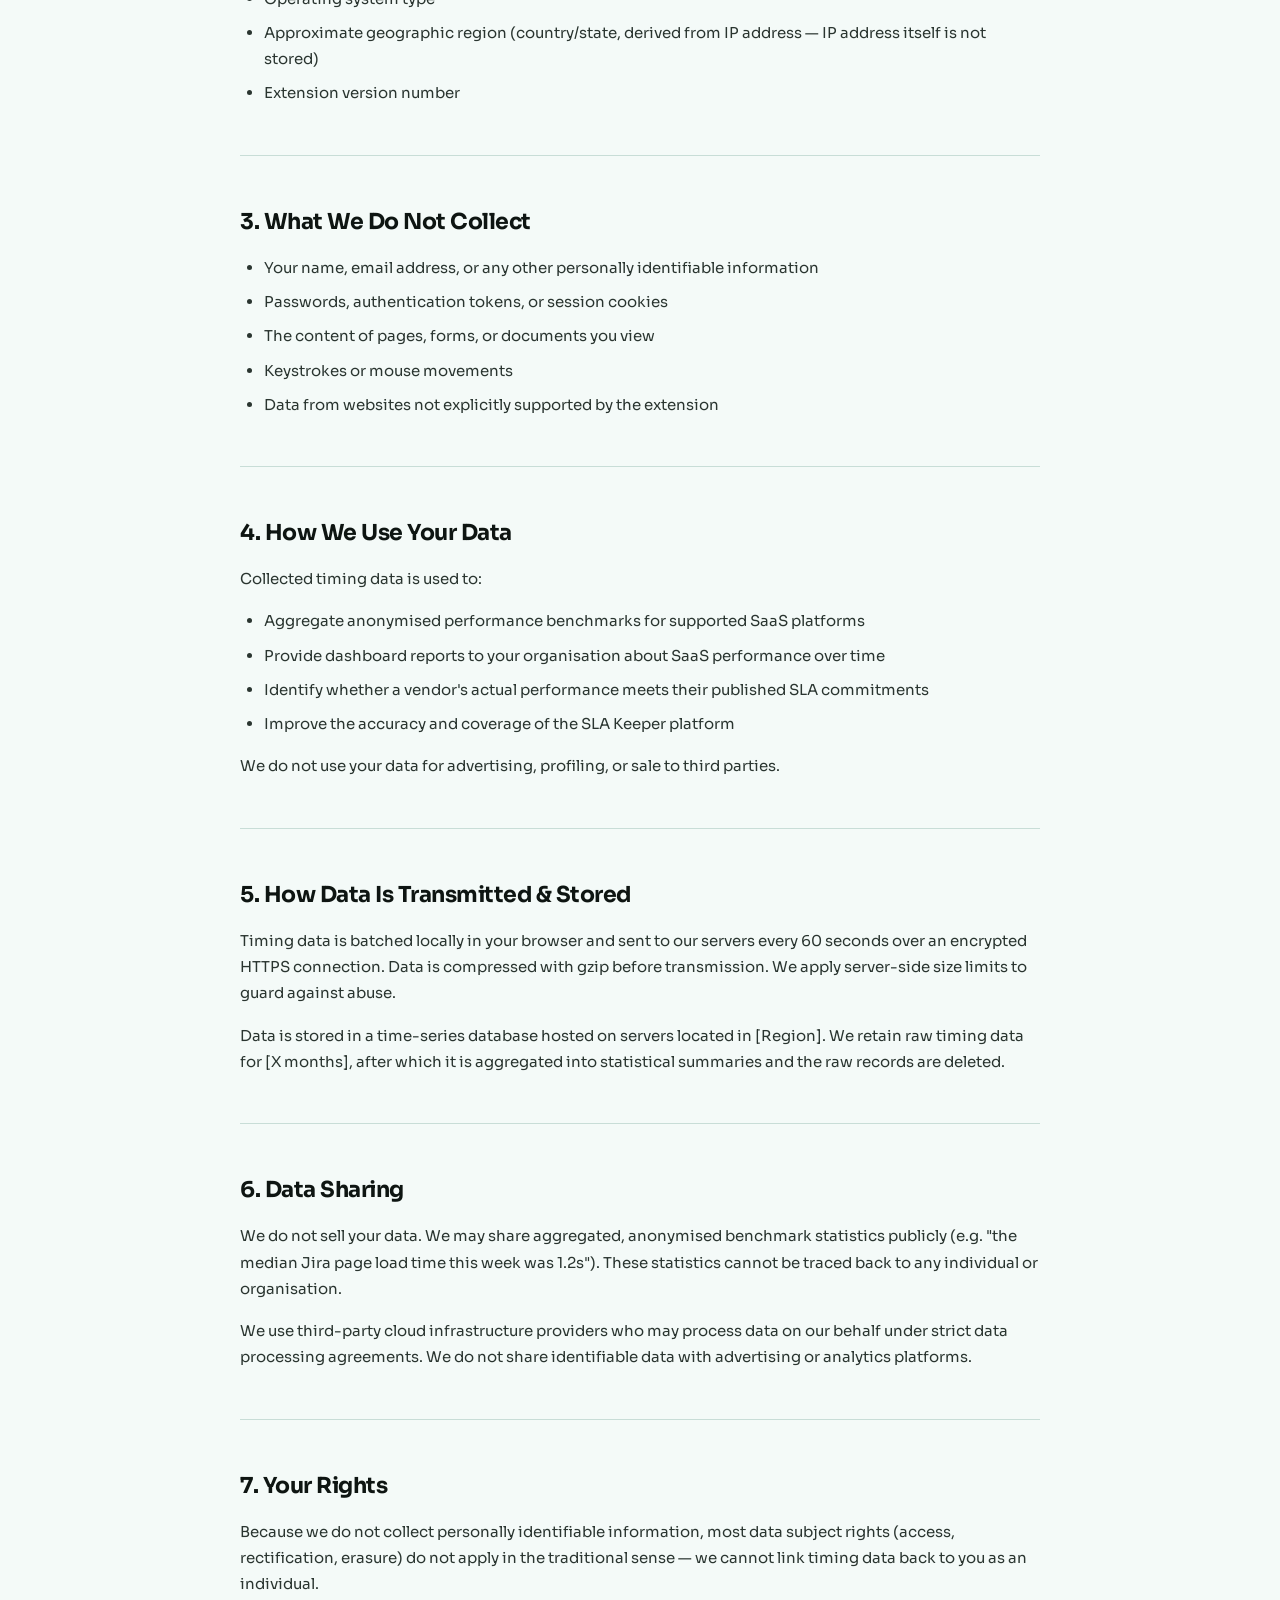
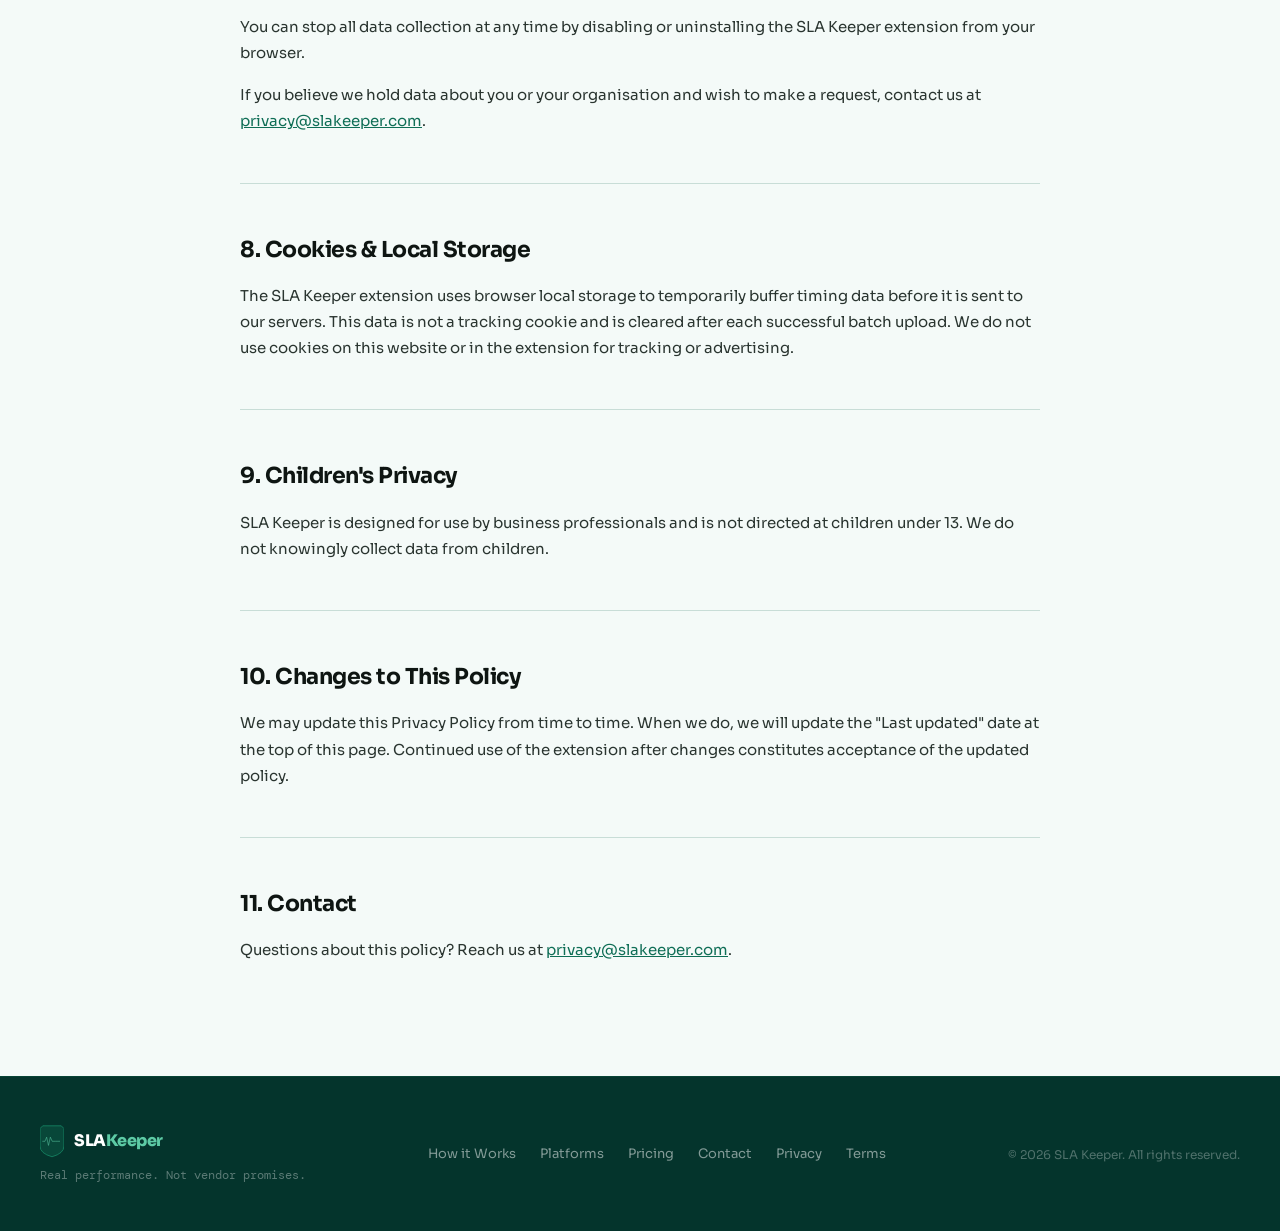
==== commit 9ab10b1b: "update: add company name and registered address to privacy policy Co-Authored-By: Claude Sonnet 4.6 " ====
--- a/privacy/index.html
+++ b/privacy/index.html
@@ -177,7 +177,7 @@
       </div>
 
       <h2>1. Who We Are</h2>
-      <p>SLA Keeper ("we", "us", "our") is operated by [Company Name] (ABN: 59 671 266 131). We provide a browser extension and web platform that independently measures the performance of SaaS applications. Our registered address is [Address].</p>
+      <p>SLA Keeper ("we", "us", "our") is operated by SLA Keeper (ABN: 59 671 266 131). We provide a browser extension and web platform that independently measures the performance of SaaS applications. Our registered address is 2/290 Boundary Street, Spring Hill, QLD 4000.</p>
       <p>If you have questions about this policy, contact us at <a href="mailto:privacy@slakeeper.com">privacy@slakeeper.com</a>.</p>
 
       <h2>2. What Data We Collect</h2>
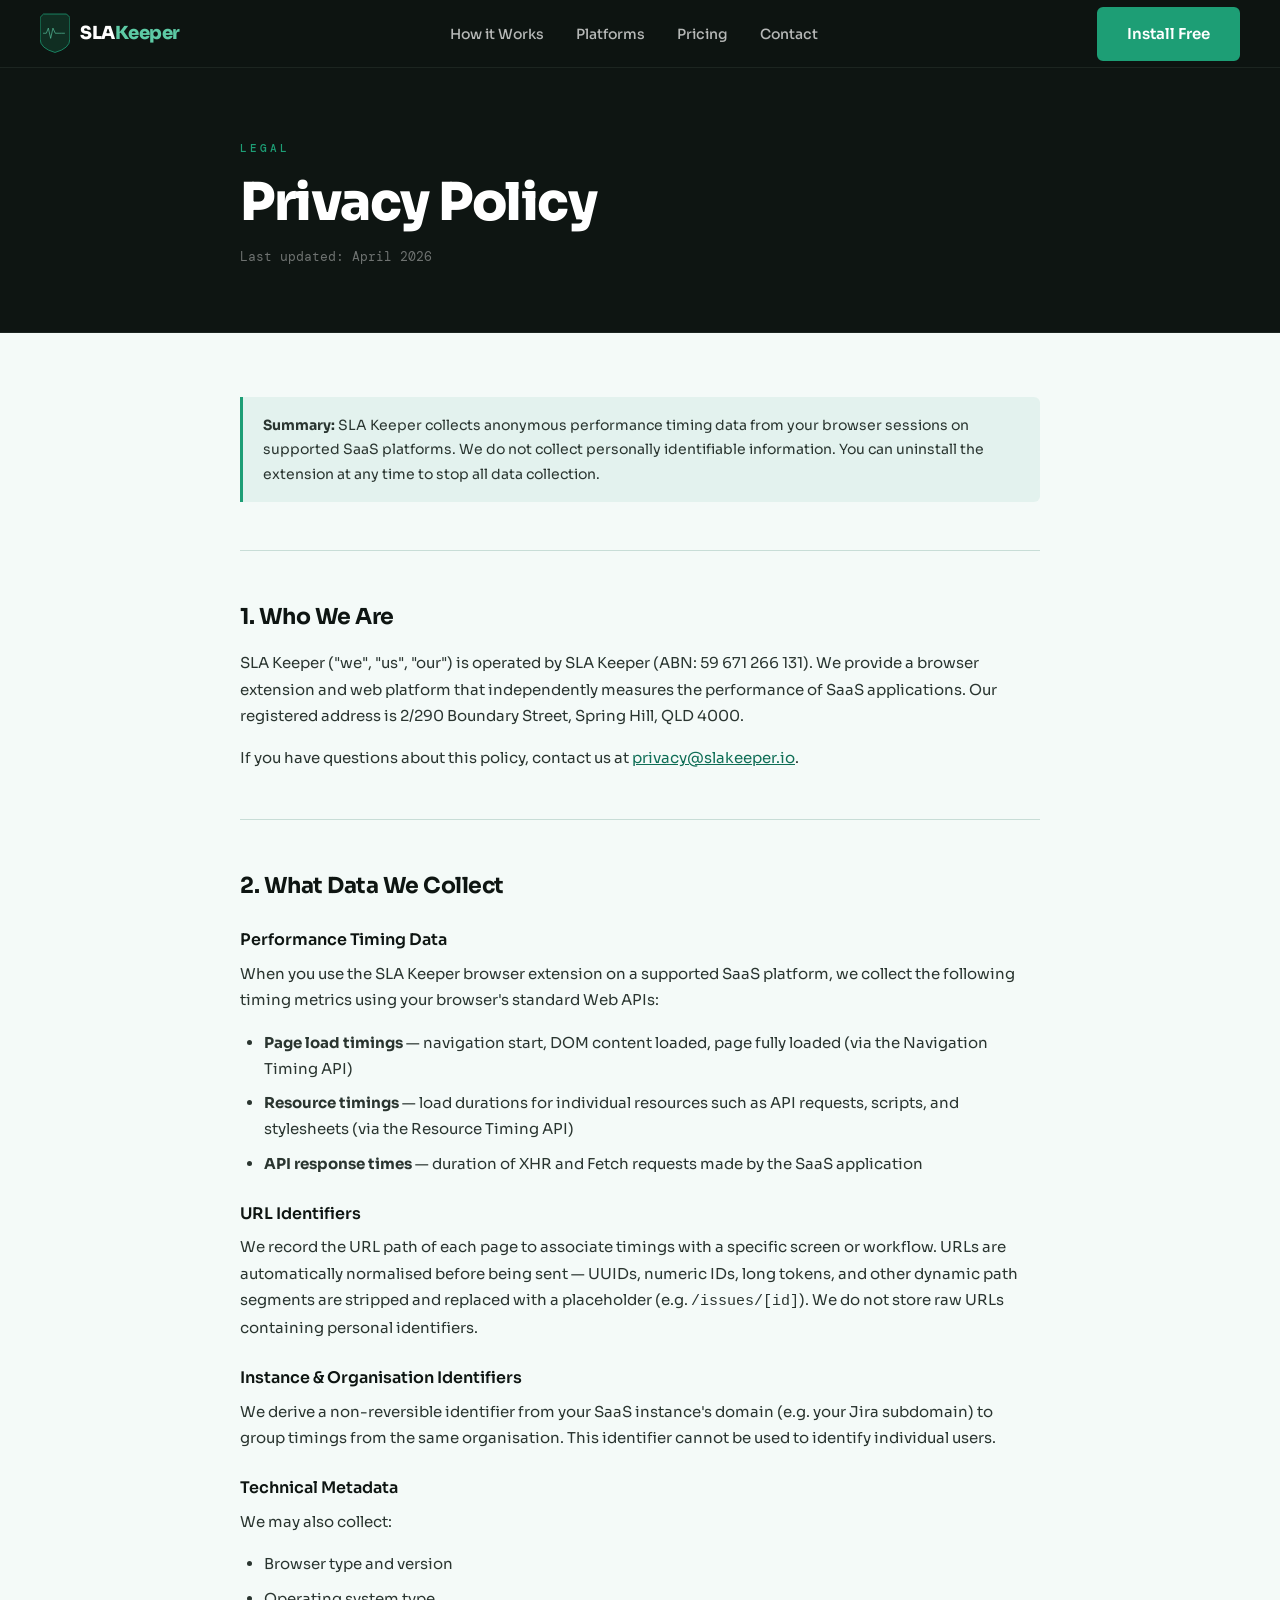
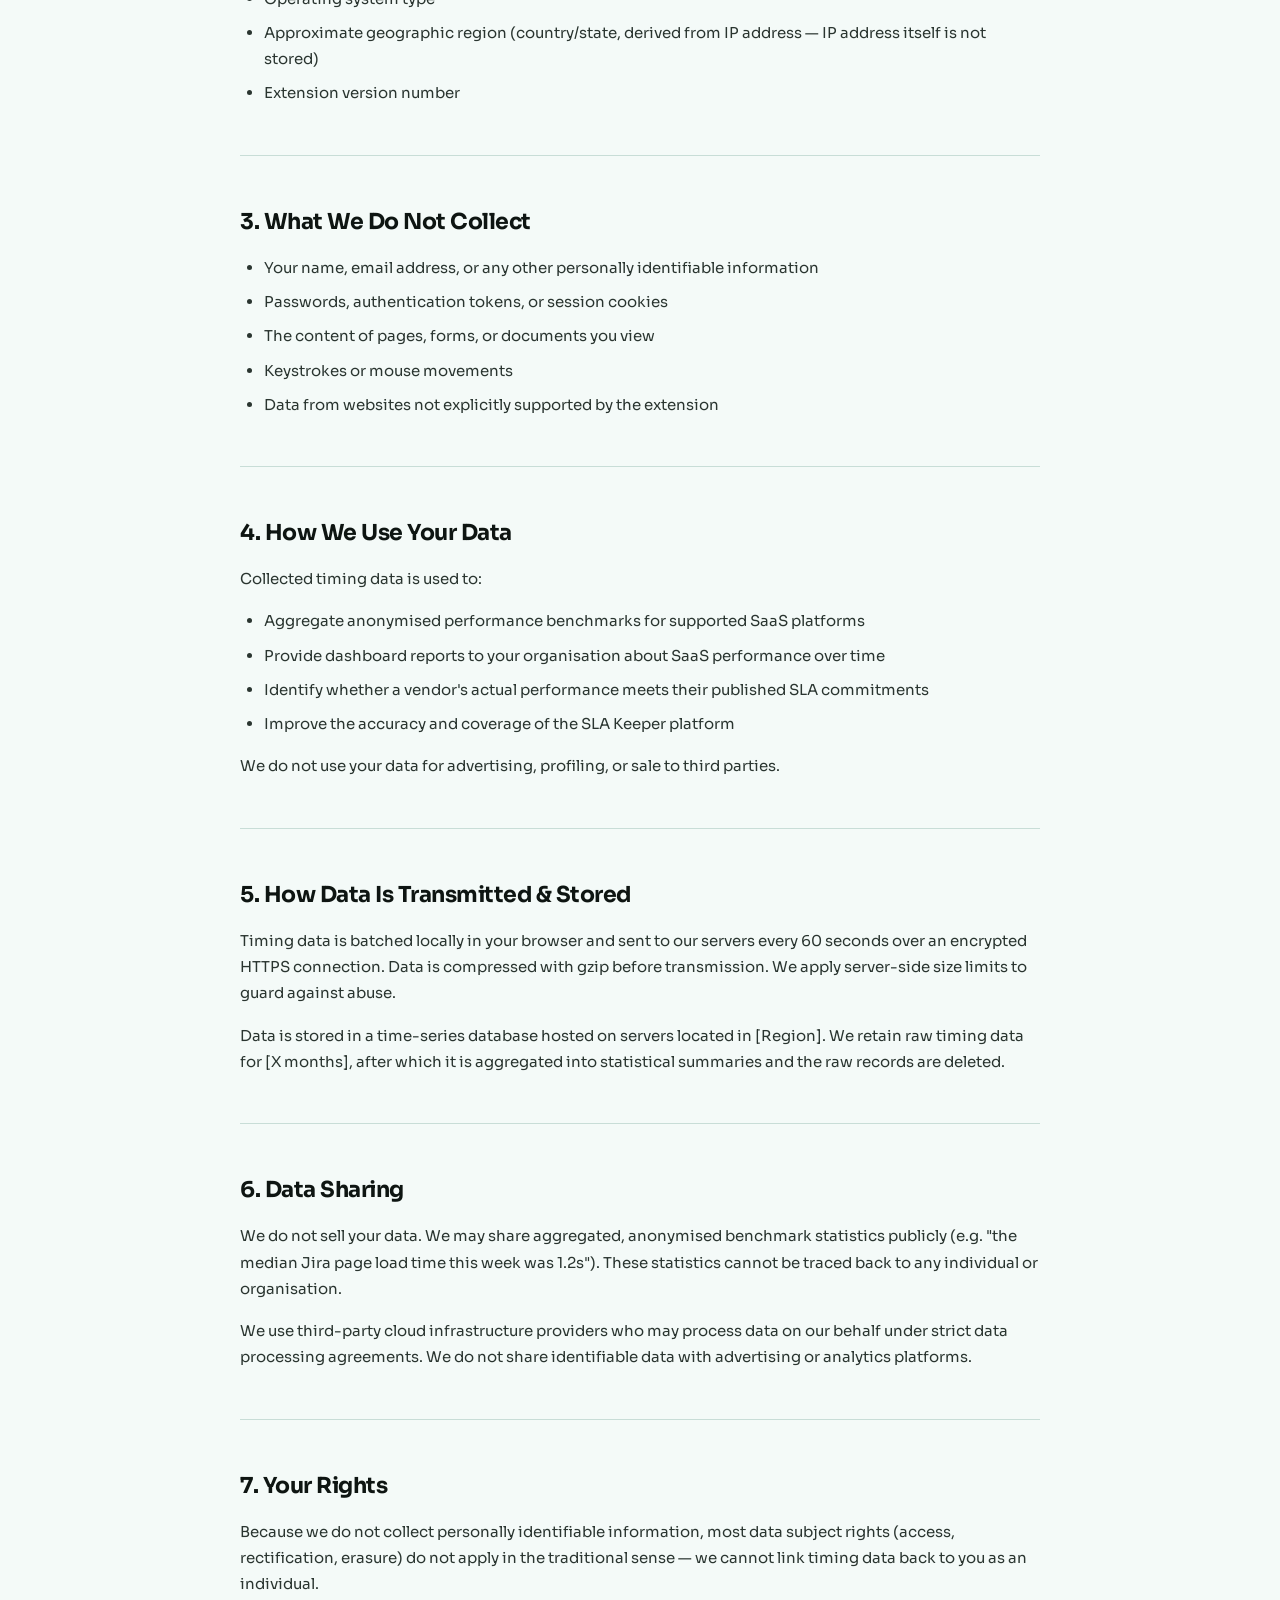
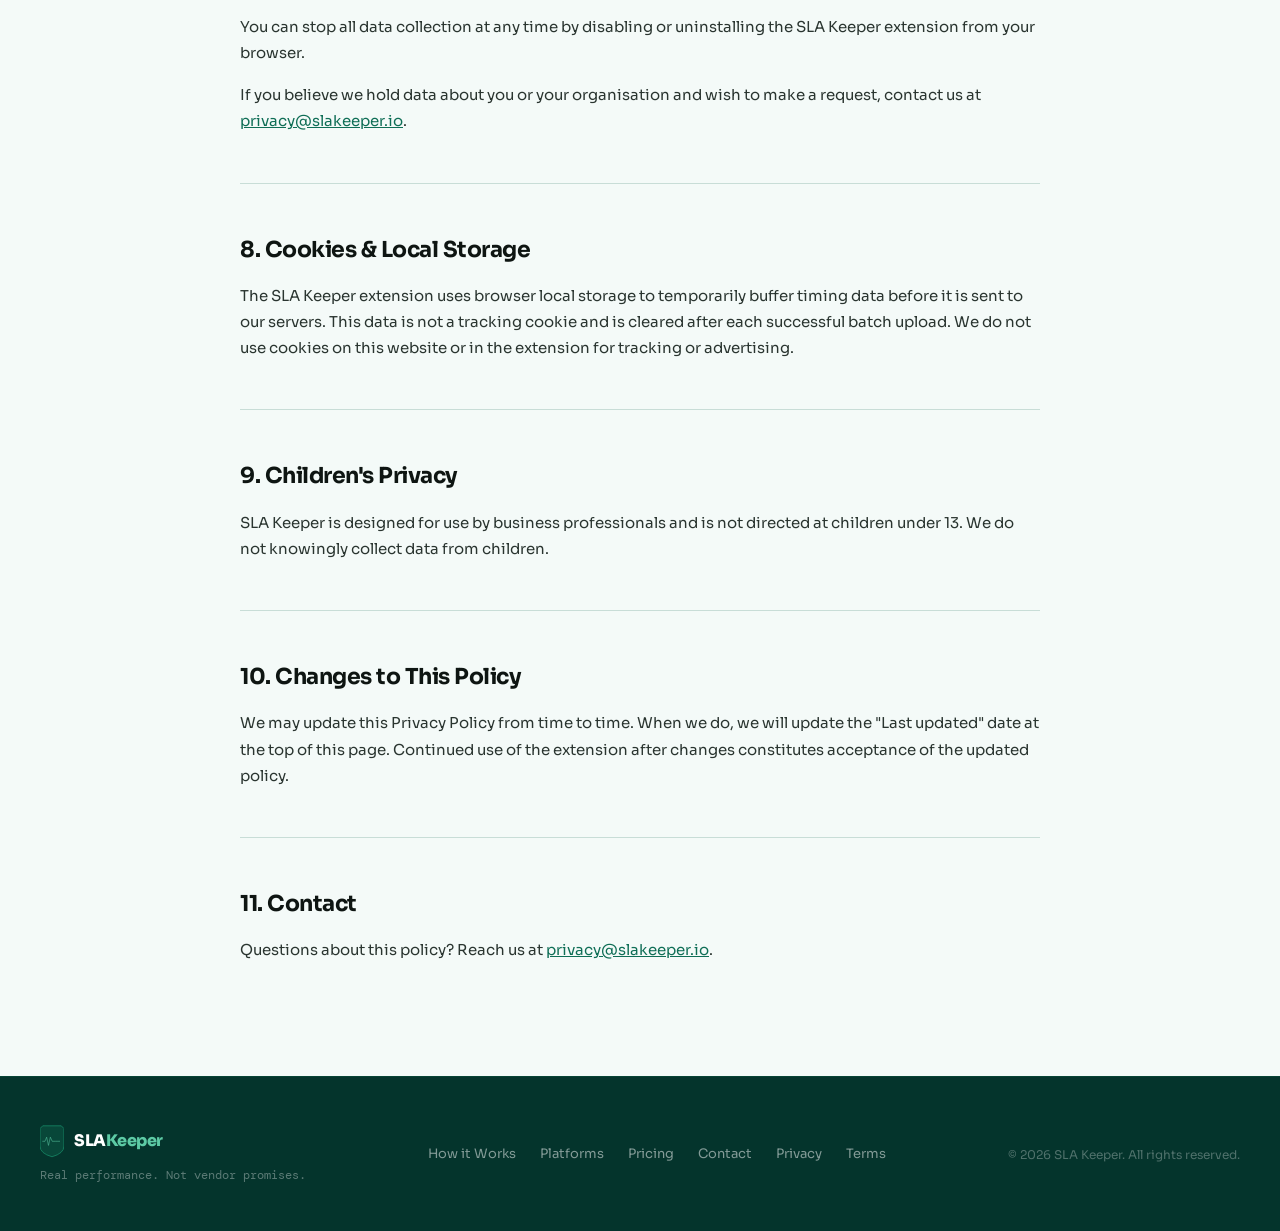
==== commit 355e9a68: "Update company name and email addresses across site - Replace [Company Name] placeholder with "SLA K" ====
--- a/privacy/index.html
+++ b/privacy/index.html
@@ -178,7 +178,7 @@
 
       <h2>1. Who We Are</h2>
       <p>SLA Keeper ("we", "us", "our") is operated by SLA Keeper (ABN: 59 671 266 131). We provide a browser extension and web platform that independently measures the performance of SaaS applications. Our registered address is 2/290 Boundary Street, Spring Hill, QLD 4000.</p>
-      <p>If you have questions about this policy, contact us at <a href="mailto:privacy@slakeeper.com">privacy@slakeeper.com</a>.</p>
+      <p>If you have questions about this policy, contact us at <a href="mailto:privacy@slakeeper.io">privacy@slakeeper.io</a>.</p>
 
       <h2>2. What Data We Collect</h2>
       <h3>Performance Timing Data</h3>
@@ -234,7 +234,7 @@
       <h2>7. Your Rights</h2>
       <p>Because we do not collect personally identifiable information, most data subject rights (access, rectification, erasure) do not apply in the traditional sense — we cannot link timing data back to you as an individual.</p>
       <p>You can stop all data collection at any time by disabling or uninstalling the SLA Keeper extension from your browser.</p>
-      <p>If you believe we hold data about you or your organisation and wish to make a request, contact us at <a href="mailto:privacy@slakeeper.com">privacy@slakeeper.com</a>.</p>
+      <p>If you believe we hold data about you or your organisation and wish to make a request, contact us at <a href="mailto:privacy@slakeeper.io">privacy@slakeeper.io</a>.</p>
 
       <h2>8. Cookies &amp; Local Storage</h2>
       <p>The SLA Keeper extension uses browser local storage to temporarily buffer timing data before it is sent to our servers. This data is not a tracking cookie and is cleared after each successful batch upload. We do not use cookies on this website or in the extension for tracking or advertising.</p>
@@ -246,7 +246,7 @@
       <p>We may update this Privacy Policy from time to time. When we do, we will update the "Last updated" date at the top of this page. Continued use of the extension after changes constitutes acceptance of the updated policy.</p>
 
       <h2>11. Contact</h2>
-      <p>Questions about this policy? Reach us at <a href="mailto:privacy@slakeeper.com">privacy@slakeeper.com</a>.</p>
+      <p>Questions about this policy? Reach us at <a href="mailto:privacy@slakeeper.io">privacy@slakeeper.io</a>.</p>
 
     </div>
   </div>
